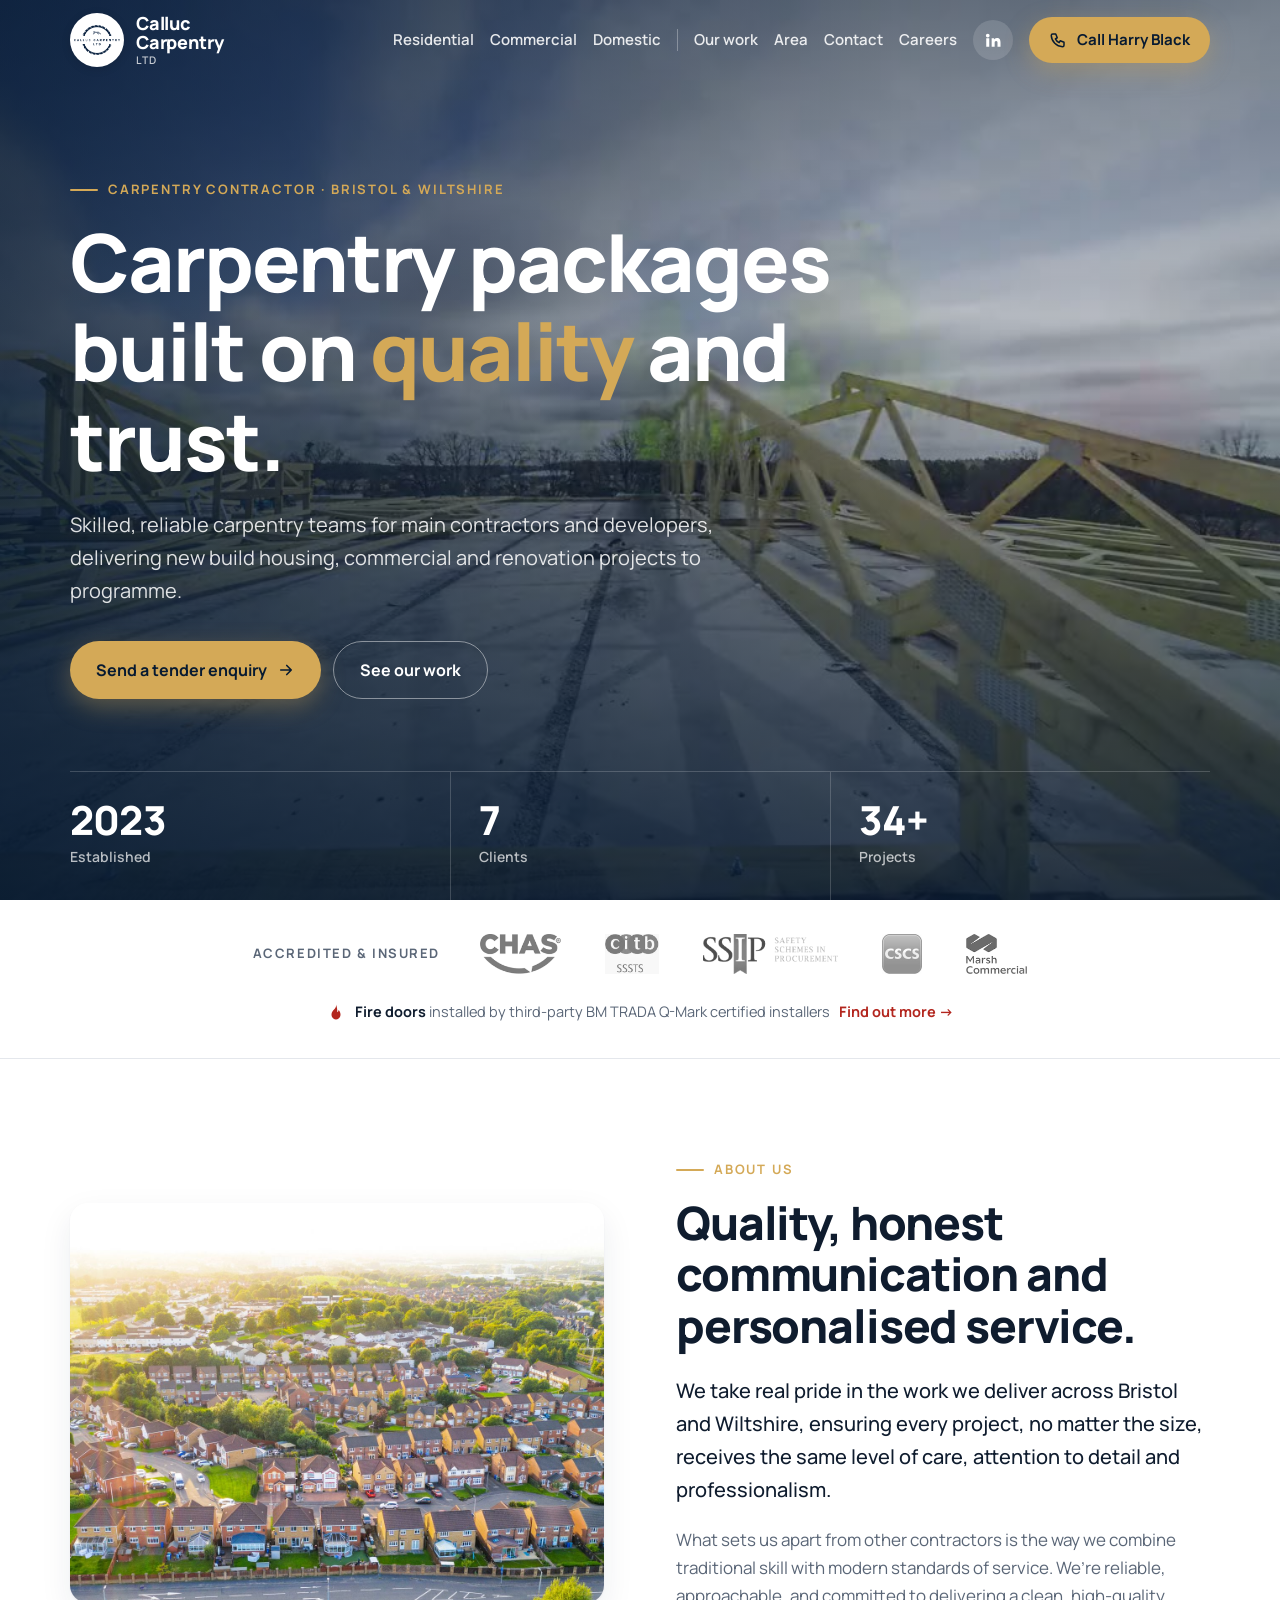
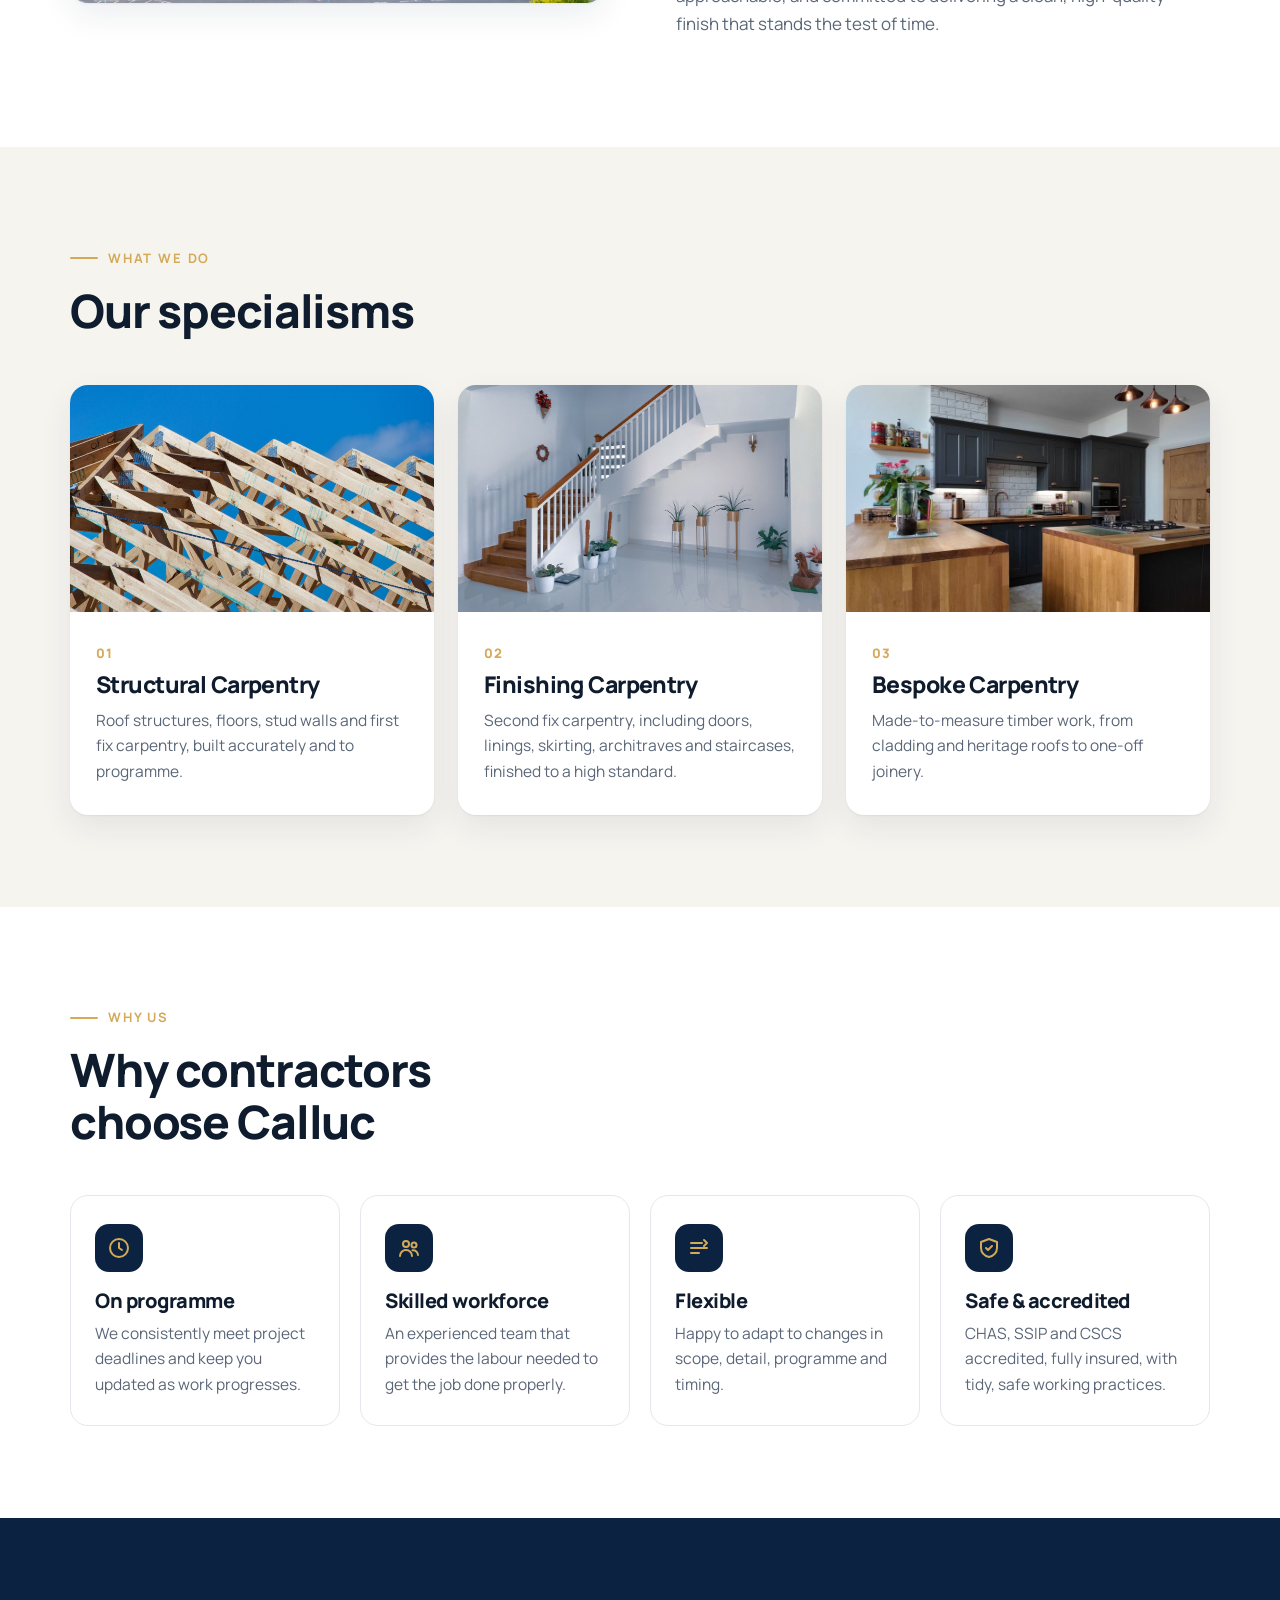
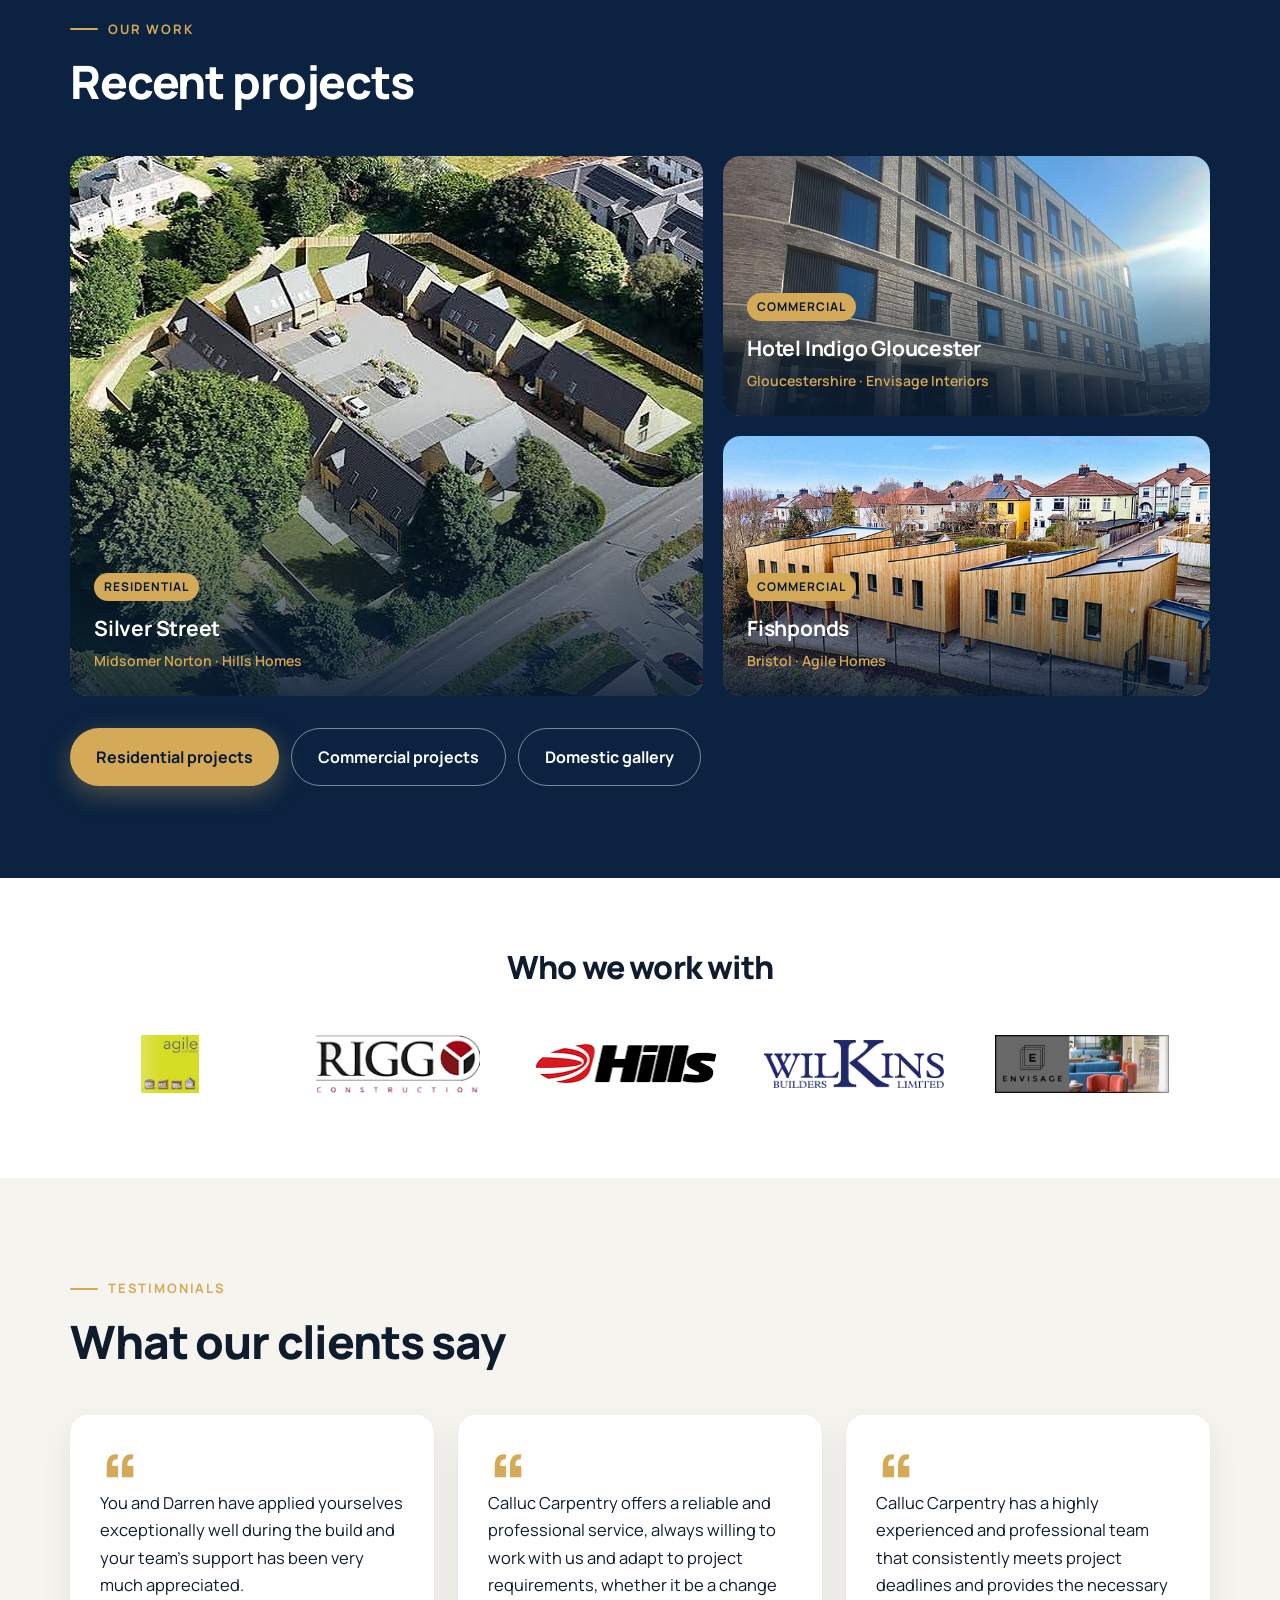
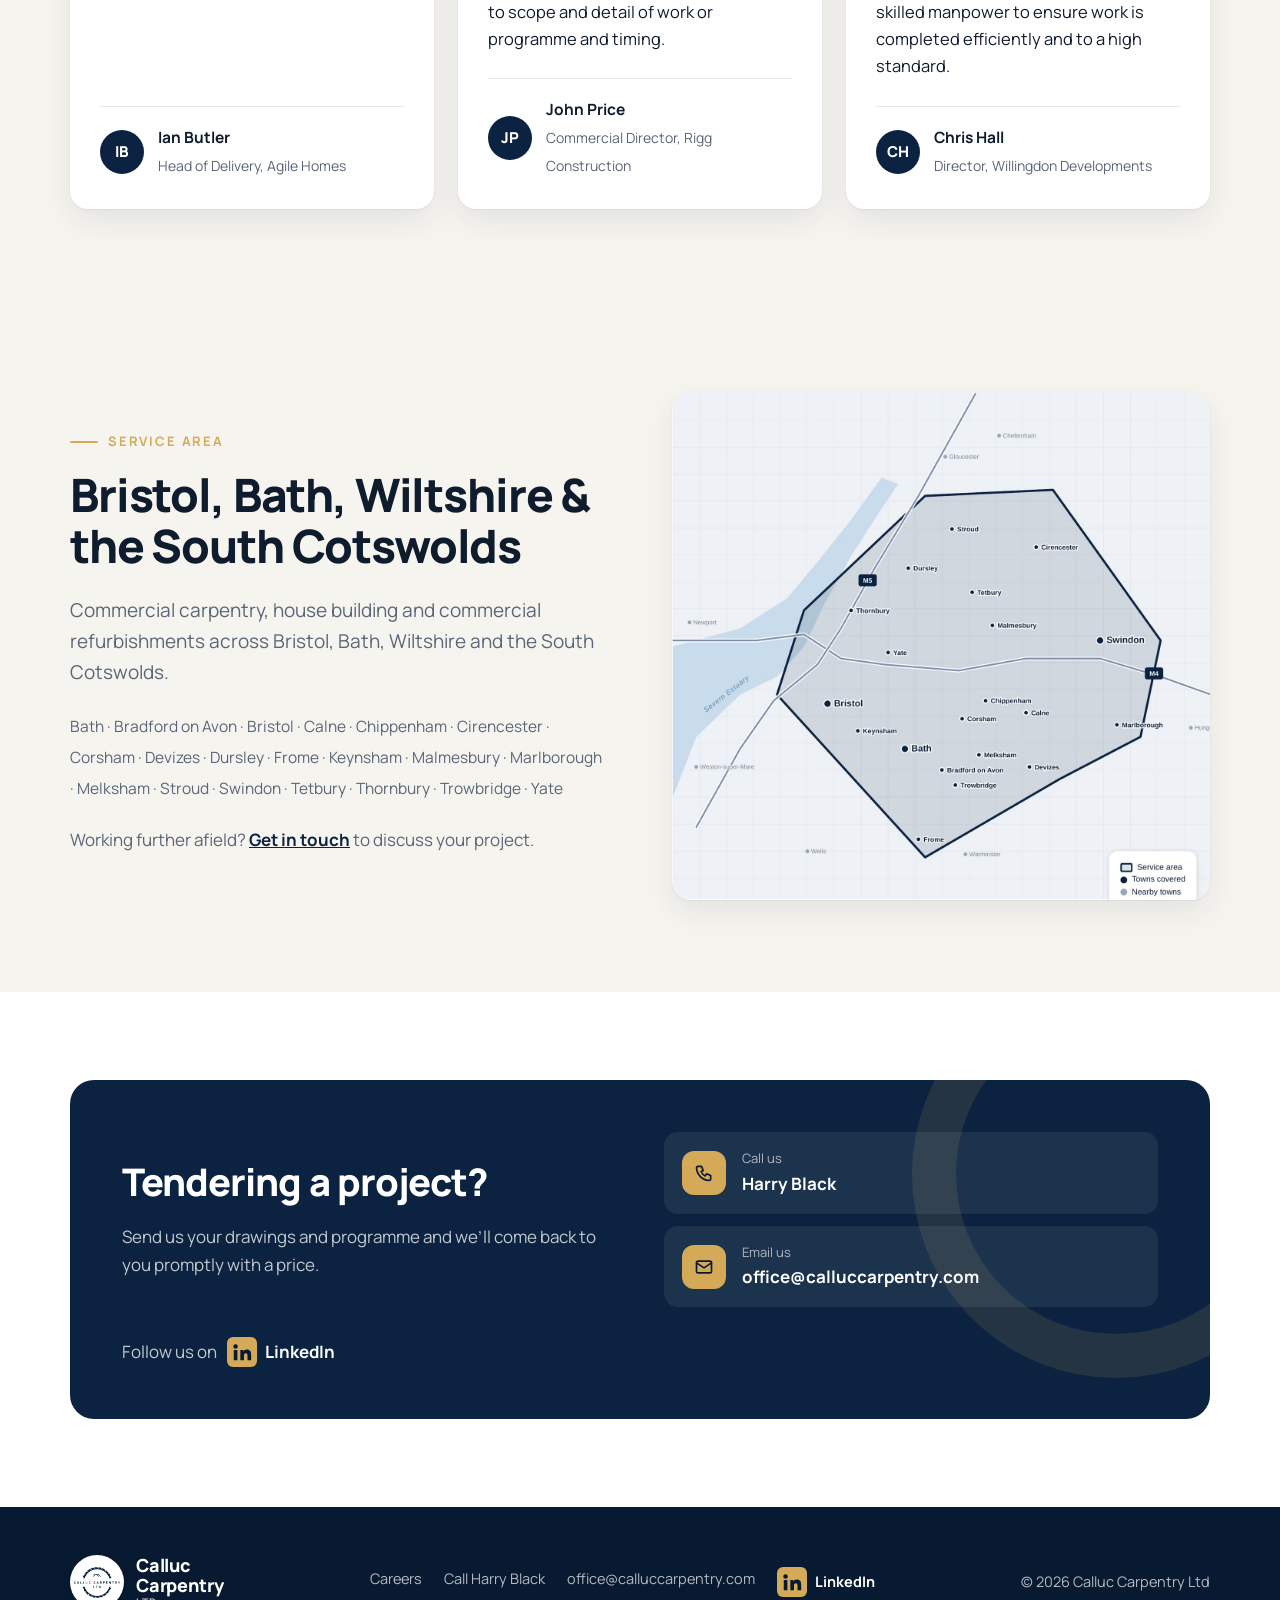
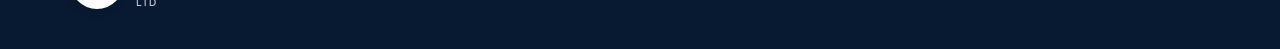
==== index.html @ b3b7c11f "Draft: Google business details, photo descriptions, location in main heading No visible design chang" ====
<!doctype html>
<html lang="en-GB">
<head>
  <meta charset="utf-8">
  <meta name="viewport" content="width=device-width, initial-scale=1">
  <title>Calluc Carpentry Ltd | Carpentry Contractor, Bristol &amp; Wiltshire</title>
  <meta name="description" content="Calluc Carpentry Ltd is a carpentry contractor specialising in new build homes, commercial carpentry and renovations across Bristol and Wiltshire.">
  <link rel="canonical" href="https://www.calluccarpentry.com/">
  <meta property="og:url" content="https://www.calluccarpentry.com/">
  <meta name="theme-color" content="#0b2341">
  <meta property="og:title" content="Calluc Carpentry Ltd | Carpentry Contractor, Bristol &amp; Wiltshire">
  <meta property="og:description" content="Carpentry contractor for new build homes, commercial carpentry and renovations across Bristol and Wiltshire.">
  <meta property="og:type" content="website">
  <meta property="og:image" content="https://www.calluccarpentry.com/icons/icon-512.png">
  <link rel="icon" href="icons/favicon-32.png" sizes="32x32" type="image/png">
  <link rel="icon" href="icons/icon-192.png" sizes="192x192" type="image/png">
  <link rel="apple-touch-icon" href="icons/apple-touch-icon.png">
  <link rel="preconnect" href="https://fonts.googleapis.com">
  <link rel="preconnect" href="https://fonts.gstatic.com" crossorigin>
  <link href="https://fonts.googleapis.com/css2?family=Manrope:wght@400;500;600;700;800&display=swap" rel="stylesheet">
  <link rel="preload" as="image" href="img/hero.jpg">
  <link rel="stylesheet" href="site.css?v=20261114f">
  <script type="application/ld+json">
{
 "@context": "https://schema.org",
 "@type": [
  "GeneralContractor",
  "LocalBusiness"
 ],
 "@id": "https://www.calluccarpentry.com/#business",
 "name": "Calluc Carpentry Ltd",
 "url": "https://www.calluccarpentry.com/",
 "email": "office@calluccarpentry.com",
 "logo": "https://www.calluccarpentry.com/icons/icon-512.png",
 "image": "https://www.calluccarpentry.com/img/gallery-trusses.jpg",
 "description": "Carpentry contractor providing structural, finishing and bespoke carpentry for housebuilders, main contractors and homeowners across Bristol, Bath, Wiltshire and the South Cotswolds.",
 "foundingDate": "2023",
 "sameAs": [
  "https://www.linkedin.com/company/calluc-carpentry-ltd/"
 ],
 "areaServed": [
  {
   "@type": "City",
   "name": "Bristol"
  },
  {
   "@type": "City",
   "name": "Bath"
  },
  {
   "@type": "AdministrativeArea",
   "name": "Wiltshire"
  },
  {
   "@type": "Place",
   "name": "South Cotswolds"
  }
 ],
 "knowsAbout": [
  "Structural carpentry",
  "Finishing carpentry",
  "Bespoke carpentry",
  "First fix carpentry",
  "Second fix carpentry",
  "New build housing carpentry",
  "Commercial carpentry",
  "Renovations"
 ]
}
  </script>
</head>
<body>

  <header class="site-header" id="header">
    <div class="wrap">
      <a class="brand" href="index.html" aria-label="Calluc Carpentry Ltd, home">
        <span class="brand-badge"><img src="img/logo.png" alt="Calluc Carpentry logo"></span>
        <span class="brand-name brand-stack">Calluc<br>Carpentry<small>Ltd</small></span>
      </a>
      <a class="call-mini" href="tel:+447810303994" aria-label="Call Harry Black"><svg viewBox="0 0 24 24" fill="none" stroke="currentColor" stroke-width="2" stroke-linecap="round" stroke-linejoin="round"><path d="M5 4h4l2 5-2.5 1.5a11 11 0 0 0 5 5L15 13l5 2v4a2 2 0 0 1-2 2A16 16 0 0 1 3 6a2 2 0 0 1 2-2"/></svg></a>
      <button class="menu-btn" id="menuBtn" aria-label="Open menu" aria-expanded="false" aria-controls="nav">
        <svg width="26" height="26" viewBox="0 0 24 24" fill="none" stroke="currentColor" stroke-width="2" stroke-linecap="round"><path d="M4 7h16M4 12h16M4 17h16"/></svg>
      </button>
      <nav class="nav" id="nav" aria-label="Main">
        <a class="link tab" href="residential.html">Residential</a>
        <a class="link tab" href="commercial.html">Commercial</a>
        <a class="link tab" href="domestic.html">Domestic</a>
        <span class="sep" aria-hidden="true"></span>
        <a class="link" href="#work">Our work</a>
        <a class="link" href="#area">Area</a>
        <a class="link" href="#contact">Contact</a>
        <a class="link" href="careers.html">Careers</a>
        <a class="nav-social" href="https://www.linkedin.com/company/calluc-carpentry-ltd/" target="_blank" rel="noopener" aria-label="Calluc Carpentry on LinkedIn"><svg viewBox="0 0 24 24" fill="currentColor" aria-hidden="true"><path d="M4.98 3.5a2.5 2.5 0 1 1 0 5 2.5 2.5 0 0 1 0-5zM3 9.75h4V21H3V9.75zM9.5 9.75h3.8v1.6h.06c.53-.95 1.83-1.95 3.76-1.95 4.02 0 4.88 2.5 4.88 5.96V21h-4v-5.02c0-1.2-.02-2.74-1.76-2.74-1.76 0-2.03 1.3-2.03 2.65V21h-4V9.75z"/></svg><span>LinkedIn</span></a>
        <a class="btn btn-gold" href="tel:+447810303994"><svg viewBox="0 0 24 24" fill="none" stroke="currentColor" stroke-width="2" stroke-linecap="round" stroke-linejoin="round"><path d="M5 4h4l2 5-2.5 1.5a11 11 0 0 0 5 5L15 13l5 2v4a2 2 0 0 1-2 2A16 16 0 0 1 3 6a2 2 0 0 1 2-2"/></svg>Call Harry Black</a>
      </nav>
    </div>
  </header>

  <main id="top">
    <section class="hero" aria-label="Introduction">
      <video autoplay muted loop playsinline preload="metadata" poster="img/hero.jpg" aria-hidden="true" id="heroVideo">
        <source src="img/hero.mp4" type="video/mp4">
      </video>
      <div class="wrap">
        <h1 class="h1-wrap"><span class="eyebrow">Carpentry contractor · Bristol &amp; Wiltshire</span><span class="h1-main">Carpentry packages built on <em>quality</em> and trust.</span></h1>
        <p>Skilled, reliable carpentry teams for main contractors and developers, delivering new build housing, commercial and renovation projects to programme.</p>
        <div class="hero-actions">
          <a class="btn btn-gold" href="mailto:office@calluccarpentry.com?subject=Tender%20enquiry">Send a tender enquiry
            <svg viewBox="0 0 24 24" fill="none" stroke="currentColor" stroke-width="2.2" stroke-linecap="round" stroke-linejoin="round"><path d="M5 12h14M13 6l6 6-6 6"/></svg></a>
          <a class="btn btn-outline" href="#work">See our work</a>
        </div>
        <div class="stats">
          <div class="stat"><b>2023</b><span>Established</span></div>
          <div class="stat"><b>7</b><span>Clients</span></div>
          <div class="stat"><b>34+</b><span>Projects</span></div>
        </div>
      </div>
    </section>

    <div class="accred" aria-label="Accreditations">
      <div class="wrap">
        <span class="accred-label">Accredited &amp; insured</span>
        <div class="accred-logos">
          <img src="img/logo-chas.png" alt="CHAS" loading="lazy">
          <img src="img/logo-citb.png" alt="CITB SSSTS" loading="lazy">
          <img src="img/logo-ssip.png" alt="SSIP" loading="lazy">
          <img src="img/logo-cscs.png" alt="CSCS" loading="lazy">
          <img src="img/logo-marsh.png" alt="Marsh Commercial" loading="lazy">
        </div>
        <a class="fire-note" href="commercial.html#fire-doors"><svg width="18" height="18" style="color:#b3261e;flex:none" viewBox="0 0 24 24" fill="currentColor" aria-hidden="true"><path d="M12 2c.6 3.2-1 5-2.6 6.800C7.700 10.600 6 12.500 6 15.200 6 18.900 8.700 22 12 22s6-3.100 6-6.800c0-2.300-1.100-4.300-2.400-5.900-.3 1.500-1 2.500-2.100 3.100.5-3.300-.2-7.300-1.500-10.400z"/></svg><span><b>Fire doors</b> installed by third-party BM TRADA Q-Mark certified installers <em>Find out more →</em></span></a>
      </div>
    </div>

    <section id="about">
      <div class="wrap about-grid">
        <div class="about-media reveal">
          <img src="img/aerial.jpg" alt="Aerial view of a new build housing development" loading="lazy">
        </div>
        <div class="about-text reveal">
          <span class="eyebrow">About us</span>
          <h2>Quality, honest communication and personalised service.</h2>
          <p class="big">We take real pride in the work we deliver across Bristol and Wiltshire, ensuring every project, no matter the size, receives the same level of care, attention to detail and professionalism.</p>
          <p>What sets us apart from other contractors is the way we combine traditional skill with modern standards of service. We’re reliable, approachable, and committed to delivering a clean, high-quality finish that stands the test of time.</p>
        </div>
      </div>
    </section>

    <section id="services" class="services">
      <div class="wrap">
        <div class="head-row reveal">
          <div><span class="eyebrow">What we do</span><h2>Our specialisms</h2></div>
        </div>
        <div class="cards">
          <article class="card reveal">
            <div class="card-img"><img src="img/structural-roof.jpg" alt="Timber roof trusses against a blue sky" loading="lazy"></div>
            <div class="card-body"><span class="card-num">01</span><h3>Structural Carpentry</h3><p>Roof structures, floors, stud walls and first fix carpentry, built accurately and to programme.</p></div>
          </article>
          <article class="card reveal">
            <div class="card-img"><img src="img/finishing-stairs.jpg" alt="Timber staircase with oak handrail and white spindles" loading="lazy"></div>
            <div class="card-body"><span class="card-num">02</span><h3>Finishing Carpentry</h3><p>Second fix carpentry, including doors, linings, skirting, architraves and staircases, finished to a high standard.</p></div>
          </article>
          <article class="card reveal">
            <div class="card-img"><img src="img/renovation.jpg" alt="Bespoke fitted kitchen with timber worktops" loading="lazy"></div>
            <div class="card-body"><span class="card-num">03</span><h3>Bespoke Carpentry</h3><p>Made-to-measure timber work, from cladding and heritage roofs to one-off joinery.</p></div>
          </article>
        </div>

      </div>
    </section>

    <section id="why" class="why">
      <div class="wrap">
        <div class="head-row reveal">
          <div><span class="eyebrow">Why us</span><h2>Why contractors choose Calluc</h2></div>
        </div>
        <div class="why-grid">
          <div class="why-item reveal"><span class="why-ico"><svg viewBox="0 0 24 24" fill="none" stroke="currentColor" stroke-width="2" stroke-linecap="round" stroke-linejoin="round"><circle cx="12" cy="12" r="9"/><path d="M12 7v5l3 2"/></svg></span><h3>On programme</h3><p>We consistently meet project deadlines and keep you updated as work progresses.</p></div>
          <div class="why-item reveal"><span class="why-ico"><svg viewBox="0 0 24 24" fill="none" stroke="currentColor" stroke-width="2" stroke-linecap="round" stroke-linejoin="round"><circle cx="9" cy="8" r="3"/><path d="M3 20a6 6 0 0 1 12 0"/><circle cx="17" cy="9" r="2.5"/><path d="M15.5 14.2A5 5 0 0 1 21 19"/></svg></span><h3>Skilled workforce</h3><p>An experienced team that provides the labour needed to get the job done properly.</p></div>
          <div class="why-item reveal"><span class="why-ico"><svg viewBox="0 0 24 24" fill="none" stroke="currentColor" stroke-width="2" stroke-linecap="round" stroke-linejoin="round"><path d="M4 7h11M4 12h16M4 17h8"/><path d="m17 4 3 3-3 3"/></svg></span><h3>Flexible</h3><p>Happy to adapt to changes in scope, detail, programme and timing.</p></div>
          <div class="why-item reveal"><span class="why-ico"><svg viewBox="0 0 24 24" fill="none" stroke="currentColor" stroke-width="2" stroke-linecap="round" stroke-linejoin="round"><path d="M12 3 4 6v6c0 4.5 3.4 8.2 8 9 4.6-.8 8-4.5 8-9V6z"/><path d="m9 12 2 2 4-4"/></svg></span><h3>Safe &amp; accredited</h3><p>CHAS, SSIP and CSCS accredited, fully insured, with tidy, safe working practices.</p></div>
        </div>
      </div>
    </section>

    <section id="work" class="work">
      <div class="wrap">
        <div class="head-row reveal">
          <div><span class="eyebrow">Our work</span><h2>Recent projects</h2></div>
        </div>
        <div class="projects">
          <figure class="project reveal"><img src="img/proj-silver-street-wide.jpg" alt="Silver Street, Midsomer Norton" loading="lazy"><figcaption><em class="tag">Residential</em><b>Silver Street</b><span>Midsomer Norton · Hills Homes</span></figcaption></figure>
          <figure class="project reveal"><img src="img/proj-envisage-hotel-new.jpg" alt="Hotel Indigo Gloucester" loading="lazy"><figcaption><em class="tag">Commercial</em><b>Hotel Indigo Gloucester</b><span>Gloucestershire · Envisage Interiors</span></figcaption></figure>
          <figure class="project reveal"><img src="img/proj-fishponds-wide.jpg" alt="Fishponds, Bristol" loading="lazy"><figcaption><em class="tag">Commercial</em><b>Fishponds</b><span>Bristol · Agile Homes</span></figcaption></figure>
        </div>
        <div class="more-links reveal"><a class="btn btn-gold" href="residential.html#work">Residential projects</a><a class="btn btn-outline" href="commercial.html#work">Commercial projects</a><a class="btn btn-outline" href="domestic.html#gallery">Domestic gallery</a></div>
      </div>
    </section>

    <section class="clients" aria-labelledby="clients-h">
      <div class="wrap">
        <h2 id="clients-h" class="reveal">Who we work with</h2>
        <div class="client-marquee reveal">
          <div class="client-track">
            <div class="client"><img src="img/logo-agile.png" alt="Agile Homes"></div>
            <div class="client"><img src="img/logo-rigg.png" alt="Rigg Construction"></div>
            <div class="client"><img src="img/logo-hills.png" alt="Hills"></div>
            <div class="client"><img src="img/logo-wilkins.png" alt="Wilkins Builders"></div>
            <div class="client"><img src="img/logo-envisage.png" alt="Envisage"></div>
            <div class="client"><img src="img/logo-laburnum.png" alt="Laburnum Associates"></div>
            <div class="client"><img src="img/logo-steeledavis.png" alt="SteeleDavis"></div>
            <div class="client" aria-hidden="true"><img src="img/logo-agile.png" alt=""></div>
            <div class="client" aria-hidden="true"><img src="img/logo-rigg.png" alt=""></div>
            <div class="client" aria-hidden="true"><img src="img/logo-hills.png" alt=""></div>
            <div class="client" aria-hidden="true"><img src="img/logo-wilkins.png" alt=""></div>
            <div class="client" aria-hidden="true"><img src="img/logo-envisage.png" alt=""></div>
            <div class="client" aria-hidden="true"><img src="img/logo-laburnum.png" alt=""></div>
            <div class="client" aria-hidden="true"><img src="img/logo-steeledavis.png" alt=""></div>
          </div>
        </div>
      </div>
    </section>

    <section id="testimonials" class="testimonials">
      <div class="wrap">
        <div class="head-row reveal">
          <div><span class="eyebrow">Testimonials</span><h2>What our clients say</h2></div>
        </div>
        <div class="quotes">
          <figure class="quote reveal">
            <blockquote>You and Darren have applied yourselves exceptionally well during the build and your team’s support has been very much appreciated.</blockquote>
            <figcaption><span class="avatar">IB</span><div><b>Ian Butler</b><span>Head of Delivery, Agile Homes</span></div></figcaption>
          </figure>
          <figure class="quote reveal">
            <blockquote>Calluc Carpentry offers a reliable and professional service, always willing to work with us and adapt to project requirements, whether it be a change to scope and detail of work or programme and timing.</blockquote>
            <figcaption><span class="avatar">JP</span><div><b>John Price</b><span>Commercial Director, Rigg Construction</span></div></figcaption>
          </figure>
          <figure class="quote reveal">
            <blockquote>Calluc Carpentry has a highly experienced and professional team that consistently meets project deadlines and provides the necessary skilled manpower to ensure work is completed efficiently and to a high standard.</blockquote>
            <figcaption><span class="avatar">CH</span><div><b>Chris Hall</b><span>Director, Willingdon Developments</span></div></figcaption>
          </figure>
        </div>
      </div>
    </section>

    <section id="area" class="area">
      <div class="wrap area-grid">
        <div class="reveal">
          <span class="eyebrow">Service area</span>
          <h2>Bristol, Bath, Wiltshire &amp; the South Cotswolds</h2>
          <p class="lead">Commercial carpentry, house building and commercial refurbishments across Bristol, Bath, Wiltshire and the South Cotswolds.</p>
          <p class="town-line">Bath · Bradford on Avon · Bristol · Calne · Chippenham · Cirencester · Corsham · Devizes · Dursley · Frome · Keynsham · Malmesbury · Marlborough · Melksham · Stroud · Swindon · Tetbury · Thornbury · Trowbridge · Yate</p>
          <p class="afield">Working further afield? <a href="#contact">Get in touch</a> to discuss your project.</p>
        </div>
        <figure class="area-map reveal">
          <img src="img/service-area-map.jpg" alt="Map of the Calluc Carpentry service area, covering Bristol, Bath, Swindon, Stroud, Cirencester, Chippenham, Trowbridge, Frome and the towns in between" loading="lazy" width="1400" height="1320">
        </figure>
      </div>
    </section>

    <section id="contact" class="contact">
      <div class="wrap">
        <div class="contact-card contact-wide reveal">
          <h3>Tendering a project?</h3>
          <p>Send us your drawings and programme and we’ll come back to you promptly with a price.</p>
          <ul class="contact-list">
            <li><a href="tel:+447810303994"><span class="ico"><svg viewBox="0 0 24 24" fill="none" stroke="currentColor" stroke-width="2" stroke-linecap="round" stroke-linejoin="round"><path d="M5 4h4l2 5-2.5 1.5a11 11 0 0 0 5 5L15 13l5 2v4a2 2 0 0 1-2 2A16 16 0 0 1 3 6a2 2 0 0 1 2-2"/></svg></span><span><small>Call us</small><b>Harry Black</b></span></a></li>
            <li><a href="mailto:office@calluccarpentry.com?subject=Tender%20enquiry"><span class="ico"><svg viewBox="0 0 24 24" fill="none" stroke="currentColor" stroke-width="2" stroke-linecap="round" stroke-linejoin="round"><rect x="3" y="5" width="18" height="14" rx="2"/><path d="m3 7 9 6 9-6"/></svg></span><span><small>Email us</small><b>office@calluccarpentry.com</b></span></a></li>
          </ul>
          <p class="follow">Follow us on <a class="social" href="https://www.linkedin.com/company/calluc-carpentry-ltd/" target="_blank" rel="noopener" aria-label="Calluc Carpentry on LinkedIn"><svg viewBox="0 0 24 24" fill="currentColor" aria-hidden="true"><path d="M4.98 3.5a2.5 2.5 0 1 1 0 5 2.5 2.5 0 0 1 0-5zM3 9.75h4V21H3V9.75zM9.5 9.75h3.8v1.6h.06c.53-.95 1.83-1.95 3.76-1.95 4.02 0 4.88 2.5 4.88 5.96V21h-4v-5.02c0-1.2-.02-2.74-1.76-2.74-1.76 0-2.03 1.3-2.03 2.65V21h-4V9.75z"/></svg><span>LinkedIn</span></a></p>
        </div>
      </div>
    </section>
  </main>

  <footer>
    <div class="wrap">
      <a class="brand" href="#top"><span class="brand-badge"><img src="img/logo.png" alt="Calluc Carpentry logo"></span><span class="brand-name brand-stack">Calluc<br>Carpentry<small>Ltd</small></span></a>
      <div class="foot-links">
        <a href="careers.html">Careers</a>
        <a href="tel:+447810303994">Call Harry Black</a>
        <a href="mailto:office@calluccarpentry.com">office@calluccarpentry.com</a>
        <a class="social" href="https://www.linkedin.com/company/calluc-carpentry-ltd/" target="_blank" rel="noopener" aria-label="Calluc Carpentry on LinkedIn"><svg viewBox="0 0 24 24" fill="currentColor" aria-hidden="true"><path d="M4.98 3.5a2.5 2.5 0 1 1 0 5 2.5 2.5 0 0 1 0-5zM3 9.75h4V21H3V9.75zM9.5 9.75h3.8v1.6h.06c.53-.95 1.83-1.95 3.76-1.95 4.02 0 4.88 2.5 4.88 5.96V21h-4v-5.02c0-1.2-.02-2.74-1.76-2.74-1.76 0-2.03 1.3-2.03 2.65V21h-4V9.75z"/></svg><span>LinkedIn</span></a>
      </div>
      <span>© <span id="yr">2026</span> Calluc Carpentry Ltd</span>
    </div>
  </footer>

  <div class="mobile-bar" id="mobileBar">
    <a class="btn btn-gold" href="tel:+447810303994">Call Harry</a>
    <a class="btn btn-navy" href="mailto:office@calluccarpentry.com?subject=Project%20enquiry">Email us</a>
  </div>

  <script src="site.js?v=20261114f"></script>
</body>
</html>
---- site.css ----
:root {
  --navy: #0b2341;
  --navy-2: #12325a;
  --navy-deep: #071a31;
  --gold: #d4a957;
  --gold-soft: #f3e6cc;
  --ink: #0f1c2e;
  --muted: #5a6677;
  --line: #e4e7ec;
  --bg: #ffffff;
  --bg-soft: #f6f4ef;
  --radius: 18px;
  --wrap: 1180px;
  --shadow: 0 1px 2px rgba(11,35,65,.06), 0 12px 32px rgba(11,35,65,.08);
}
* { box-sizing: border-box; }
html { scroll-behavior: smooth; scroll-padding-top: 84px; }
body {
  margin: 0; background: var(--bg); color: var(--ink);
  font: 17px/1.65 Manrope, system-ui, -apple-system, "Segoe UI", Roboto, sans-serif;
  -webkit-font-smoothing: antialiased;
}
img, video { max-width: 100%; display: block; }
a { color: inherit; }
h1, h2, h3 { line-height: 1.12; letter-spacing: -.025em; margin: 0 0 .5em; font-weight: 800; }
h2 { font-size: clamp(30px, 4.2vw, 46px); }
p { margin: 0 0 1em; }
.wrap { max-width: var(--wrap); margin: 0 auto; padding: 0 20px; }
.eyebrow { display: inline-flex; align-items: center; gap: 10px; font-size: 13px; font-weight: 700; letter-spacing: .14em; text-transform: uppercase; color: var(--gold); margin-bottom: 16px; }
.eyebrow::before { content: ""; width: 28px; height: 2px; background: currentColor; border-radius: 2px; }
section { padding: 104px 0; }
.lead { font-size: 19px; color: var(--muted); max-width: 60ch; }

.btn { display: inline-flex; align-items: center; gap: 10px; padding: 15px 26px; border-radius: 999px; font-weight: 700; font-size: 16px; text-decoration: none; transition: transform .15s ease, background .15s ease, box-shadow .15s ease; white-space: nowrap; }
.btn:hover { transform: translateY(-2px); }
.btn-gold { background: var(--gold); color: var(--navy-deep); box-shadow: 0 8px 24px rgba(212,169,87,.35); }
.btn-gold:hover { background: #e0b766; }
.btn-outline { color: #fff; border: 1.5px solid rgba(255,255,255,.45); }
.btn-outline:hover { background: rgba(255,255,255,.1); }
.btn-navy { background: var(--navy); color: #fff; }
.btn-navy:hover { background: var(--navy-2); }
.btn svg { width: 18px; height: 18px; flex: none; }

/* Header */
.site-header { position: fixed; inset: 0 0 auto; z-index: 50; transition: background .25s ease, box-shadow .25s ease; }
.site-header .wrap { display: flex; align-items: center; justify-content: space-between; gap: 20px; height: 80px; }
.brand { display: flex; align-items: center; gap: 12px; text-decoration: none; }
.brand-badge { width: 54px; height: 54px; border-radius: 50%; background: #fff; display: grid; place-items: center; box-shadow: 0 2px 10px rgba(0,0,0,.12); flex: none; }
.brand-badge img { width: 46px; }
.brand-name { font-weight: 800; font-size: 18px; letter-spacing: -.01em; color: #fff; line-height: 1.1; transition: color .25s; }
.brand-name small { display: block; font-size: 12px; font-weight: 600; letter-spacing: .08em; text-transform: uppercase; opacity: .75; }
.nav { display: flex; align-items: center; gap: 30px; }
.nav a.link { color: rgba(255,255,255,.88); text-decoration: none; font-weight: 600; font-size: 15px; transition: color .2s; }
.nav a.link:hover { color: var(--gold); }
.nav .btn { padding: 11px 20px; font-size: 15px; }
.site-header.scrolled { background: rgba(255,255,255,.96); backdrop-filter: blur(10px); box-shadow: 0 1px 0 var(--line), 0 6px 24px rgba(11,35,65,.06); }
.site-header.scrolled .brand-name { color: var(--navy); }
.site-header.scrolled .nav a.link { color: var(--ink); }
.site-header.scrolled .nav a.link:hover { color: var(--gold); }
.site-header.scrolled .brand-badge { box-shadow: none; border: 1px solid var(--line); }
.menu-btn { display: none; background: none; border: 0; padding: 8px; color: #fff; cursor: pointer; }
.site-header.scrolled .menu-btn { color: var(--navy); }
.call-mini { display: none; }
@media (max-width: 1120px) {
  .nav { position: fixed; inset: 80px 0 auto; flex-direction: column; align-items: stretch; gap: 0; background: #fff; padding: 8px 20px 24px; box-shadow: 0 20px 40px rgba(11,35,65,.15); transform: translateY(-12px); opacity: 0; pointer-events: none; transition: .2s ease; }
  .nav.open { transform: none; opacity: 1; pointer-events: auto; }
  .nav a.link { color: var(--ink) !important; padding: 14px 0; border-bottom: 1px solid var(--line); font-size: 17px; }
  .nav .btn { margin-top: 16px; justify-content: center; }
  .menu-btn { display: block; }
  .call-mini { display: grid; place-items: center; width: 44px; height: 44px; border-radius: 50%; background: var(--gold); color: var(--navy-deep); margin-left: auto; }
  .call-mini svg { width: 20px; height: 20px; }
  .site-header .wrap { gap: 10px; }
}

/* Hero */
.hero { position: relative; min-height: 100svh; display: flex; flex-direction: column; justify-content: flex-end; color: #fff; padding: 140px 0 0; overflow: hidden; background: var(--navy-deep) url(img/hero.jpg) center/cover; }
.hero video { position: absolute; inset: 0; width: 100%; height: 100%; object-fit: cover; }
.hero::after { content: ""; position: absolute; inset: 0; background:
  linear-gradient(180deg, rgba(7,26,49,.55) 0%, rgba(7,26,49,.25) 35%, rgba(7,26,49,.85) 100%),
  linear-gradient(90deg, rgba(7,26,49,.75) 0%, rgba(7,26,49,0) 70%); }
.hero .wrap { position: relative; z-index: 1; width: 100%; }
.hero h1 { font-size: clamp(40px, 6.6vw, 80px); max-width: 15ch; margin-bottom: 22px; }
.hero h1 em { font-style: normal; color: var(--gold); }
.hero p { font-size: clamp(17px, 1.6vw, 20px); color: rgba(255,255,255,.86); max-width: 54ch; }
.hero-actions { display: flex; flex-wrap: wrap; gap: 12px; margin: 34px 0 72px; }
.stats { display: grid; grid-template-columns: repeat(3, 1fr); border-top: 1px solid rgba(255,255,255,.18); }
.stat { padding: 26px 0 30px; }
.stat + .stat { padding-left: 28px; border-left: 1px solid rgba(255,255,255,.18); }
.stat b { display: block; font-size: clamp(28px, 3.6vw, 40px); font-weight: 800; letter-spacing: -.02em; color: #fff; line-height: 1.1; }
.stat span { font-size: 14px; color: rgba(255,255,255,.7); font-weight: 600; }
@media (max-width: 560px) { .stat + .stat { padding-left: 14px; } .hero-actions .btn { flex: 1 1 100%; justify-content: center; } }

/* Accreditations */
.accred { padding: 34px 0; border-bottom: 1px solid var(--line); }
.accred .wrap { display: flex; align-items: center; gap: 40px; flex-wrap: wrap; justify-content: center; }
.accred-label { font-size: 13px; font-weight: 700; letter-spacing: .12em; text-transform: uppercase; color: var(--muted); }
.accred-logos { display: flex; align-items: center; gap: 44px; flex-wrap: wrap; justify-content: center; }
.accred-logos img { height: 40px; width: auto; object-fit: contain; filter: grayscale(1); opacity: .7; transition: .2s; }
.accred-logos img:hover { filter: none; opacity: 1; }
@media (max-width: 560px) { .accred-logos { gap: 26px; } .accred-logos img { height: 32px; } }

/* About */
.about-grid { display: grid; grid-template-columns: 1fr 1fr; gap: 72px; align-items: center; }
.about-media { position: relative; }
.about-media img { border-radius: var(--radius); aspect-ratio: 4/5; object-fit: cover; object-position: 50% 85%; width: 100%; box-shadow: var(--shadow); }
.about-badge { position: absolute; right: -22px; bottom: 34px; background: var(--navy); color: #fff; border-radius: 16px; padding: 20px 24px; box-shadow: var(--shadow); max-width: 230px; }
.about-badge b { display: block; font-size: 15px; color: var(--gold); margin-bottom: 2px; }
.about-badge span { font-size: 14px; color: rgba(255,255,255,.8); line-height: 1.45; display: block; }
.about-text p { color: var(--muted); }
.about-text p.big { font-size: 20px; color: var(--ink); font-weight: 500; }
.values { list-style: none; padding: 0; margin: 28px 0 0; display: grid; gap: 14px; }
.values li { display: flex; gap: 14px; align-items: flex-start; }
.tick { width: 28px; height: 28px; flex: none; border-radius: 50%; background: var(--gold-soft); color: #9a7224; display: grid; place-items: center; margin-top: 1px; }
.tick svg { width: 15px; height: 15px; }
.values strong { display: block; font-size: 16px; }
.values span { color: var(--muted); font-size: 15px; }
@media (max-width: 900px) { .about-grid { grid-template-columns: 1fr; gap: 44px; } .about-media img { aspect-ratio: 4/3; } .about-badge { right: 14px; bottom: 14px; } }

/* Services */
.services { background: var(--bg-soft); }
.head-row { display: flex; justify-content: space-between; align-items: flex-end; gap: 24px; flex-wrap: wrap; margin-bottom: 48px; }
.head-row h2 { margin: 0; max-width: 16ch; }
.head-row p { color: var(--muted); max-width: 46ch; margin: 0; }
.cards { display: grid; grid-template-columns: repeat(3, 1fr); gap: 24px; }
.card { background: #fff; border-radius: var(--radius); overflow: hidden; box-shadow: var(--shadow); display: flex; flex-direction: column; transition: transform .2s ease; }
.card:hover { transform: translateY(-4px); }
.card-img { aspect-ratio: 16/10; overflow: hidden; }
.card-img img { width: 100%; height: 100%; object-fit: cover; transition: transform .5s ease; }
.card:hover .card-img img { transform: scale(1.05); }
.card-body { padding: 26px 26px 30px; }
.card-num { font-size: 13px; font-weight: 800; color: var(--gold); letter-spacing: .1em; }
.card h3 { font-size: 23px; margin: 6px 0 10px; }
.card p { color: var(--muted); font-size: 15.5px; margin: 0; }
@media (max-width: 900px) { .cards { grid-template-columns: 1fr; } }

/* Work */
.work { background: var(--navy); color: #fff; }
.work .head-row p { color: rgba(255,255,255,.7); }
.projects { display: grid; grid-template-columns: 1.3fr 1fr; grid-template-rows: 1fr 1fr; gap: 20px; }
.project { position: relative; border-radius: var(--radius); overflow: hidden; min-height: 260px; }
.project:first-child { grid-row: span 2; min-height: 540px; }
.project img { position: absolute; inset: 0; width: 100%; height: 100%; object-fit: cover; transition: transform .6s ease; }
.project:hover img { transform: scale(1.04); }
.project::after { content: ""; position: absolute; inset: 0; background: linear-gradient(180deg, transparent 45%, rgba(7,26,49,.88)); }
.project figcaption { position: absolute; left: 24px; right: 24px; bottom: 22px; z-index: 1; }
.project figcaption b { display: block; font-size: 21px; letter-spacing: -.01em; }
.project figcaption span { font-size: 14px; color: var(--gold); font-weight: 600; }
figure { margin: 0; }
@media (max-width: 800px) { .projects { grid-template-columns: 1fr; grid-template-rows: none; } .project, .project:first-child { grid-row: auto; min-height: 280px; } }

/* Clients */
.clients { padding: 84px 0; }
.clients h2 { text-align: center; font-size: clamp(24px, 3vw, 32px); margin-bottom: 36px; }
.client-grid { display: grid; grid-template-columns: repeat(7, 1fr); gap: 16px; }
.client { border: 1px solid var(--line); border-radius: 14px; height: 104px; display: grid; place-items: center; padding: 18px; background: #fff; }
.client img { max-height: 58px; max-width: 100%; width: auto; object-fit: contain; }
@media (max-width: 1000px) { .client-grid { grid-template-columns: repeat(4, 1fr); } }
@media (max-width: 560px) { .client-grid { grid-template-columns: repeat(2, 1fr); } }

/* Testimonials */
.testimonials { background: var(--bg-soft); }
.quotes { display: grid; grid-template-columns: repeat(3, 1fr); gap: 24px; }
.quote { background: #fff; border-radius: var(--radius); padding: 34px 30px 30px; box-shadow: var(--shadow); display: flex; flex-direction: column; position: relative; }
.quote::before { content: "\201C"; font-size: 84px; line-height: .8; height: 40px; color: var(--gold); font-weight: 800; }
.quote blockquote { margin: 0 0 26px; font-size: 16.5px; line-height: 1.65; flex: 1; }
.quote figcaption { border-top: 1px solid var(--line); padding-top: 18px; display: flex; gap: 14px; align-items: center; }
.avatar { width: 44px; height: 44px; border-radius: 50%; background: var(--navy); color: #fff; display: grid; place-items: center; font-weight: 800; font-size: 15px; flex: none; }
.quote figcaption b { display: block; font-size: 15.5px; }
.quote figcaption div span { font-size: 14px; color: var(--muted); }
@media (max-width: 900px) { .quotes { grid-template-columns: 1fr; } }

/* Area + contact */
.area-grid { display: grid; grid-template-columns: 1fr 1fr; gap: 64px; align-items: center; }
.towns { display: flex; flex-wrap: wrap; gap: 10px; margin-top: 24px; }
.towns span { padding: 9px 16px; border-radius: 999px; background: var(--bg-soft); border: 1px solid var(--line); font-weight: 600; font-size: 15px; }
.contact-card { background: var(--navy); color: #fff; border-radius: 24px; padding: 44px 40px; position: relative; overflow: hidden; }
.contact-card::after { content: ""; position: absolute; width: 320px; height: 320px; right: -110px; top: -110px; border-radius: 50%; border: 44px solid rgba(212,169,87,.12); }
.contact-card h3 { font-size: 30px; margin-bottom: 10px; }
.contact-card > p { color: rgba(255,255,255,.75); }
.contact-list { list-style: none; padding: 0; margin: 26px 0 0; display: grid; gap: 12px; position: relative; z-index: 1; }
.contact-list a { display: flex; align-items: center; gap: 16px; padding: 16px 18px; border-radius: 14px; background: rgba(255,255,255,.07); text-decoration: none; transition: background .2s; }
.contact-list a:hover { background: rgba(255,255,255,.13); }
.contact-list .ico { width: 44px; height: 44px; border-radius: 12px; background: var(--gold); color: var(--navy-deep); display: grid; place-items: center; flex: none; }
.contact-list .ico svg { width: 20px; height: 20px; }
.contact-list small { display: block; font-size: 13px; color: rgba(255,255,255,.65); }
.contact-list b { font-size: 17px; word-break: break-word; }
@media (max-width: 900px) { .area-grid { grid-template-columns: 1fr; gap: 44px; } .contact-card { padding: 34px 22px; } }

.area { background: var(--bg-soft); }
.towns span { background: #fff; }
.afield { margin-top: 22px; color: var(--muted); }
.afield a { color: var(--navy); font-weight: 700; }
.area-map img { width: 100%; height: auto; border-radius: var(--radius); box-shadow: var(--shadow); background: #eef1f6; }
.contact { padding: 88px 0; }
.contact-wide { display: grid; grid-template-columns: 1fr 1fr; gap: 20px 48px; align-items: center; padding: 52px; }
.contact-wide > h3 { grid-column: 1; grid-row: 1; align-self: end; margin: 0; }
.contact-wide > p { grid-column: 1; grid-row: 2; align-self: start; margin: 0; }
.contact-wide .contact-list { margin: 0; grid-row: 1 / span 2; grid-column: 2; }
.contact-wide h3 { font-size: clamp(28px, 3.4vw, 38px); }
@media (max-width: 900px) { .contact-wide { grid-template-columns: 1fr; padding: 34px 22px; } .contact-wide > h3, .contact-wide > p, .contact-wide .contact-list { grid-column: auto; grid-row: auto; } .contact-wide .contact-list { margin-top: 8px; } }

/* Footer */
footer { background: var(--navy-deep); color: rgba(255,255,255,.7); padding: 48px 0 40px; font-size: 14.5px; }
footer .wrap { display: flex; flex-wrap: wrap; justify-content: space-between; align-items: center; gap: 20px; }
footer .brand-name { color: #fff; }
footer a { text-decoration: none; }
footer a:hover { color: var(--gold); }
.foot-links { display: flex; gap: 22px; flex-wrap: wrap; }

/* Sticky mobile call bar */
.mobile-bar { display: none; }
@media (max-width: 700px) {
  .mobile-bar { display: grid; grid-template-columns: 1fr 1fr; gap: 10px; position: fixed; left: 12px; right: 12px; bottom: 12px; z-index: 40; transform: translateY(140%); transition: transform .3s ease; }
  .mobile-bar.show { transform: none; }
  .mobile-bar .btn { justify-content: center; padding: 14px 10px; box-shadow: 0 10px 30px rgba(7,26,49,.3); }
  footer { padding-bottom: 100px; }
}

/* Why us */
.why-grid { display: grid; grid-template-columns: repeat(4, 1fr); gap: 20px; }
.why-item { border: 1px solid var(--line); border-radius: var(--radius); padding: 28px 24px; background: #fff; }
.why-ico { width: 48px; height: 48px; border-radius: 14px; background: var(--navy); color: var(--gold); display: grid; place-items: center; margin-bottom: 18px; }
.why-ico svg { width: 24px; height: 24px; }
.why-item h3 { font-size: 20px; margin-bottom: 8px; }
.why-item p { color: var(--muted); font-size: 15.5px; margin: 0; }
.steps { margin-top: 56px; display: grid; grid-template-columns: repeat(4, 1fr); background: var(--bg-soft); border-radius: var(--radius); overflow: hidden; }
.step { padding: 28px 26px; position: relative; }
.step + .step { border-left: 1px solid var(--line); }
.step b { font-size: 13px; color: var(--gold); letter-spacing: .1em; }
.step h3 { font-size: 18px; margin: 6px 0 4px; }
.step p { font-size: 15px; color: var(--muted); margin: 0; }
.project .tag { display: inline-block; font-style: normal; font-size: 12px; font-weight: 700; letter-spacing: .08em; text-transform: uppercase; background: var(--gold); color: var(--navy-deep); padding: 4px 10px; border-radius: 999px; margin-bottom: 10px; }
@media (max-width: 1000px) { .why-grid, .steps { grid-template-columns: repeat(2, 1fr); } .step:nth-child(3) { border-left: 0; } .step:nth-child(n+3) { border-top: 1px solid var(--line); } }
@media (max-width: 560px) { .why-grid, .steps { grid-template-columns: 1fr; } .step + .step { border-left: 0; border-top: 1px solid var(--line); } }

/* Reveal */
.reveal { opacity: 0; transform: translateY(24px); transition: opacity .7s ease, transform .7s ease; }
.reveal.in { opacity: 1; transform: none; }
@media (prefers-reduced-motion: reduce) { .reveal { opacity: 1; transform: none; transition: none; } html { scroll-behavior: auto; } }

/* Tabs + sector pages */
.nav a.link[aria-current="page"] { color: var(--gold); }
.nav .tab { font-weight: 700; }
.nav .sep { width: 1px; height: 22px; background: rgba(255,255,255,.3); }
.site-header.scrolled .nav .sep { background: var(--line); }
@media (max-width: 1120px) { .nav .sep { display: none; } }
.page-hero { position: relative; min-height: 72svh; display: flex; align-items: flex-end; color: #fff; padding: 150px 0 80px; background: var(--navy-deep) center/cover; }
.page-hero::after { content: ""; position: absolute; inset: 0; background: linear-gradient(180deg, rgba(7,26,49,.6), rgba(7,26,49,.35) 40%, rgba(7,26,49,.9)), linear-gradient(90deg, rgba(7,26,49,.75), rgba(7,26,49,0) 75%); }
.page-hero .wrap { position: relative; z-index: 1; width: 100%; }
.page-hero h1 { font-size: clamp(38px, 5.8vw, 68px); max-width: 16ch; margin-bottom: 18px; }
.page-hero h1 em { font-style: normal; color: var(--gold); }
.page-hero p { font-size: clamp(17px, 1.6vw, 20px); color: rgba(255,255,255,.86); max-width: 56ch; }
.page-hero .hero-actions { margin: 30px 0 0; }
.sector-grid { display: grid; grid-template-columns: 1fr 1fr; gap: 64px; align-items: start; }
.sector-grid .values { margin-top: 0; }
.proj-row { display: grid; grid-template-columns: repeat(2, 1fr); gap: 20px; }
.proj-row.one { grid-template-columns: 1fr; }
.proj-row .project { min-height: 380px; }
.tq { max-width: 860px; }
.sector-cards { display: grid; grid-template-columns: repeat(3, 1fr); gap: 20px; margin-top: 40px; }
.sector-card { display: block; text-decoration: none; border-radius: var(--radius); overflow: hidden; position: relative; min-height: 260px; color: #fff; }
.sector-card img { position: absolute; inset: 0; width: 100%; height: 100%; object-fit: cover; transition: transform .5s ease; }
.sector-card:hover img { transform: scale(1.05); }
.sector-card::after { content: ""; position: absolute; inset: 0; background: linear-gradient(180deg, transparent 30%, rgba(7,26,49,.9)); }
.sector-card div { position: absolute; left: 22px; right: 22px; bottom: 20px; z-index: 1; }
.sector-card b { display: block; font-size: 22px; }
.sector-card span { color: var(--gold); font-weight: 700; font-size: 14px; }
@media (max-width: 900px) { .sector-grid { grid-template-columns: 1fr; gap: 36px; } .proj-row, .sector-cards { grid-template-columns: 1fr; } }

.apply-grid { display: grid; grid-template-columns: 1fr 1.2fr; gap: 56px; align-items: start; }
.apply-form { background: #fff; border-radius: var(--radius); box-shadow: var(--shadow); padding: 34px; display: grid; gap: 16px; }
.apply-form .row2 { display: grid; grid-template-columns: 1fr 1fr; gap: 16px; }
.apply-form label { display: grid; gap: 6px; font-size: 14px; font-weight: 700; color: var(--ink); }
.apply-form input, .apply-form select, .apply-form textarea { font: inherit; font-weight: 500; font-size: 16px; padding: 12px 14px; border: 1px solid var(--line); border-radius: 10px; background: var(--bg-soft); color: var(--ink); width: 100%; }
.apply-form input:focus, .apply-form select:focus, .apply-form textarea:focus { outline: 2px solid var(--gold); outline-offset: 1px; background: #fff; }
.apply-form .btn { justify-self: start; border: 0; cursor: pointer; }
.form-error { color: #b42318; font-weight: 600; margin: 0; }
.note { color: var(--muted); }
.note a { color: var(--navy); font-weight: 700; }
@media (max-width: 900px) { .apply-grid { grid-template-columns: 1fr; gap: 32px; } .apply-form { padding: 24px 18px; } }
@media (max-width: 560px) { .apply-form .row2 { grid-template-columns: 1fr; } .apply-form .btn { justify-self: stretch; justify-content: center; } }

.pgrid { display: grid; grid-template-columns: repeat(3, 1fr); gap: 22px; }
.pcard { background: #fff; color: var(--ink); border-radius: var(--radius); overflow: hidden; display: flex; flex-direction: column; box-shadow: 0 10px 30px rgba(0,0,0,.18); }
.pcard-img { aspect-ratio: 4/3; overflow: hidden; background: var(--bg-soft); }
.pcard-img img { width: 100%; height: 100%; object-fit: cover; transition: transform .5s ease; }
.pcard:hover .pcard-img img { transform: scale(1.04); }
.pcard-body { padding: 22px 24px 24px; display: flex; flex-direction: column; flex: 1; }
.pcard-tag { font-size: 12px; font-weight: 800; letter-spacing: .12em; text-transform: uppercase; color: #b38a3b; }
.pcard h3 { font-size: 22px; margin: 6px 0 2px; }
.pcard-loc { color: var(--muted); font-size: 15px; margin: 0 0 16px; }
.pcard-client { margin: auto 0 0; padding-top: 14px; border-top: 1px solid var(--line); font-size: 14.5px; color: var(--muted); }
.pcard-client b { color: var(--ink); margin-left: 6px; }
.more-links { display: flex; flex-wrap: wrap; gap: 12px; margin-top: 32px; }
@media (max-width: 1000px) { .pgrid { grid-template-columns: repeat(2, 1fr); } }
@media (max-width: 620px) { .pgrid { grid-template-columns: 1fr; } }

.nav a.link, .brand-name { white-space: nowrap; }
@media (max-width: 1280px) and (min-width: 1121px) { .nav { gap: 20px; } }

.process { background: var(--navy); color: #fff; }
.process .lead { color: rgba(255,255,255,.75); margin-bottom: 28px; }
.process-grid { display: grid; grid-template-columns: 1fr 1.3fr; gap: 64px; align-items: start; }
.psteps { list-style: none; margin: 0; padding: 0; display: grid; gap: 34px; }
.pstep { display: flex; gap: 22px; align-items: flex-start; }
.pstep-num { width: 54px; height: 54px; flex: none; border-radius: 50%; border: 2.5px solid var(--gold); color: var(--gold); display: grid; place-items: center; font-weight: 800; font-size: 22px; }
.pstep h3 { font-size: 23px; margin: 4px 0 6px; }
.pstep p { margin: 0; color: rgba(255,255,255,.78); }
@media (max-width: 900px) { .process-grid { grid-template-columns: 1fr; gap: 40px; } }

.gallery { background: var(--bg-soft); }
.ggrid { display: grid; grid-template-columns: repeat(3, 1fr); gap: 16px; }
.gtile { aspect-ratio: 4/3; border-radius: 14px; overflow: hidden; background: #fff; display: block; }
.gtile img { width: 100%; height: 100%; object-fit: cover; transition: transform .5s ease; cursor: zoom-in; }
.gtile:hover img { transform: scale(1.05); }
.gtile-empty { border: 2px dashed #cfd5de; display: grid; place-items: center; color: var(--muted); font-weight: 700; }
.lightbox { position: fixed; inset: 0; z-index: 100; background: rgba(7,26,49,.92); display: grid; place-items: center; padding: 20px; cursor: zoom-out; }
.lightbox img { max-width: 100%; max-height: 90vh; border-radius: 10px; }
@media (max-width: 700px) { .ggrid { grid-template-columns: repeat(2, 1fr); gap: 10px; } }

.social { display: inline-flex; align-items: center; gap: 8px; font-weight: 700; color: #fff; }
.social svg { width: 22px; height: 22px; padding: 4px; border-radius: 6px; background: var(--gold); color: var(--navy-deep); box-sizing: content-box; }
.social:hover { color: var(--gold); }
.follow { grid-column: 1 / -1; margin: 6px 0 0; color: rgba(255,255,255,.75); position: relative; z-index: 1; display: flex; align-items: center; gap: 10px; flex-wrap: wrap; }
.contact-wide > p.follow { grid-column: 1 / -1; grid-row: 3; align-self: auto; margin-top: 10px; }
.follow .social { text-decoration: none; }
@media (max-width: 900px) { .contact-wide > p.follow { grid-row: auto; } }

.nav-social { display: inline-grid; place-items: center; width: 40px; height: 40px; border-radius: 50%; background: rgba(255,255,255,.14); color: #fff; text-decoration: none; transition: .2s; }
.nav-social svg { width: 18px; height: 18px; }
.nav-social span { display: none; }
.nav-social:hover { background: var(--gold); color: var(--navy-deep); }
.site-header.scrolled .nav-social { background: var(--navy); color: #fff; }
.site-header.scrolled .nav-social:hover { background: var(--gold); color: var(--navy-deep); }
@media (max-width: 1280px) and (min-width: 1121px) { .nav { gap: 16px; } }
@media (max-width: 1120px) { .nav-social { width: auto; height: auto; border-radius: 0; background: none !important; color: var(--ink) !important; display: flex; justify-content: flex-start; gap: 10px; padding: 14px 0; border-bottom: 1px solid var(--line); font-weight: 600; font-size: 17px; } .nav-social span { display: inline; } .nav-social svg { width: 20px; height: 20px; color: var(--navy); } }
.follow-light { display: flex; align-items: center; gap: 10px; flex-wrap: wrap; color: var(--muted); }
.social-dark { color: var(--navy); text-decoration: none; }
.social-dark:hover { color: #9a7224; }

.ggrid { align-items: center; }
.gtile-tall { aspect-ratio: 3/4; }

.gcols { display: grid; grid-template-columns: repeat(3, 1fr); gap: 16px; aspect-ratio: 1.217; }
.gcol { display: flex; flex-direction: column; gap: 16px; min-height: 0; }
.gcols .gtile { flex: var(--f) 1 0; aspect-ratio: auto; min-height: 0; border-radius: 16px; box-shadow: 0 1px 2px rgba(11,35,65,.06), 0 10px 26px rgba(11,35,65,.10); }
@media (max-width: 700px) {
  .gcols { display: block; aspect-ratio: auto; columns: 2; column-gap: 10px; }
  .gcol { display: contents; }
  .gcols .gtile { flex: none; aspect-ratio: 1 / var(--f); margin-bottom: 10px; break-inside: avoid; border-radius: 12px; }
}

/* Calmer home page */
.town-line { margin-top: 22px; color: var(--muted); font-size: 15.5px; line-height: 2; }
.client { border: 0; background: none; height: 84px; padding: 10px; }
.clients { padding: 72px 0; }
.about-media img { aspect-ratio: 4/3; }
section { padding: 92px 0; }

/* Client logos: slow scroll, left to right */
.client-marquee { overflow: hidden; -webkit-mask-image: linear-gradient(90deg, transparent, #000 8%, #000 92%, transparent); mask-image: linear-gradient(90deg, transparent, #000 8%, #000 92%, transparent); }
.client-track { display: flex; width: max-content; animation: client-scroll 32s linear infinite; }
.client-track .client { flex: none; width: 200px; margin-right: 28px; }
.client-marquee:hover .client-track { animation-play-state: paused; }
@keyframes client-scroll { from { transform: translateX(-50%); } to { transform: translateX(0); } }
@media (max-width: 700px) { .client-track .client { width: 150px; margin-right: 18px; } .client-track { animation-duration: 24s; } }
@media (prefers-reduced-motion: reduce) { .client-track { animation: none; flex-wrap: wrap; width: auto; justify-content: center; } .client-track .client[aria-hidden] { display: none; } .client-marquee { -webkit-mask-image: none; mask-image: none; } }

.gtile video { width: 100%; height: 100%; object-fit: cover; display: block; }

/* Fire door banner */
.firedoors { background: var(--bg-soft); }
.fire-card { background: #fff; border: 3px solid #b3261e; border-radius: 22px; overflow: hidden; box-shadow: 0 14px 40px rgba(179,38,30,.14); }
.fire-band { background: #b3261e; color: #fff; display: flex; align-items: center; gap: 12px; padding: 16px 40px; font-weight: 800; letter-spacing: .12em; text-transform: uppercase; font-size: 14px; }
.fire-band svg { width: 22px; height: 22px; flex: none; }
.fire-body { display: grid; grid-template-columns: 1fr 1fr; gap: 56px; align-items: center; padding: 44px 40px 48px; }
.fire-body h2 { font-size: clamp(28px, 3.4vw, 40px); }
.fire-body .lead { margin: 0; }
.fire-body .values { margin: 0; }
.fire-card .tick { background: #fbe4e2; color: #b3261e; }
@media (max-width: 900px) { .fire-body { grid-template-columns: 1fr; gap: 28px; padding: 30px 22px 34px; } .fire-band { padding: 14px 22px; } }

/* Fire door note in the accreditation strip */
.fire-note { flex-basis: 100%; display: flex; justify-content: center; align-items: center; gap: 10px; margin-top: -14px; font-size: 14.5px; color: var(--muted); text-decoration: none; text-align: center; }
.fire-note svg { width: 18px; height: 18px; flex: none; color: #b3261e; }
.fire-note b { color: var(--ink); }
.fire-note:hover span { text-decoration: underline; }
@media (max-width: 560px) { .fire-note { margin-top: -8px; align-items: flex-start; text-align: left; } }

.fire-note em { font-style: normal; font-weight: 700; color: #b3261e; white-space: nowrap; margin-left: 6px; }

/* Phone header: keep the call and menu buttons on screen */
@media (max-width: 1120px) { .site-header .brand { min-width: 0; flex: 0 1 auto; } .menu-btn, .call-mini { flex: none; } }
@media (max-width: 480px) {
  .site-header .wrap { padding: 0 14px; gap: 8px; height: 72px; }
  .site-header .brand { gap: 9px; }
  .site-header .brand-badge { width: 44px; height: 44px; }
  .site-header .brand-badge img { width: 37px; }
  .site-header .brand-name { font-size: 16px; }
  .site-header .brand-name small { font-size: 11px; }
  .call-mini { width: 40px; height: 40px; }
  .menu-btn { padding: 6px; }
  .nav { inset: 72px 0 auto; }
}
@media (max-width: 345px) { .site-header .brand-name { font-size: 14.5px; } .site-header .brand-badge { width: 40px; height: 40px; } .site-header .brand-badge img { width: 34px; } }

.quotes.quotes-2 { grid-template-columns: repeat(2, 1fr); }
@media (max-width: 900px) { .quotes.quotes-2 { grid-template-columns: 1fr; } }

/* Show-more projects */
.pcard[hidden] { display: none; }
.pmore { display: flex; justify-content: center; margin-top: 34px; }
.pmore .btn { border: 0; cursor: pointer; font-family: inherit; }

/* Brand name on two lines: Calluc / Carpentry Ltd */
.brand-name.brand-stack { line-height: 1.08; }
.brand-name.brand-stack small { display: block; font-size: 10.5px; margin-top: 2px; }

/* Main heading includes the location label, laid out exactly as before */
.hero h1.h1-wrap { display: contents; }
.hero .h1-wrap .eyebrow { line-height: 1.65; }
.hero .h1-wrap .h1-main { display: block; max-width: 15ch; margin: 0 0 22px; }
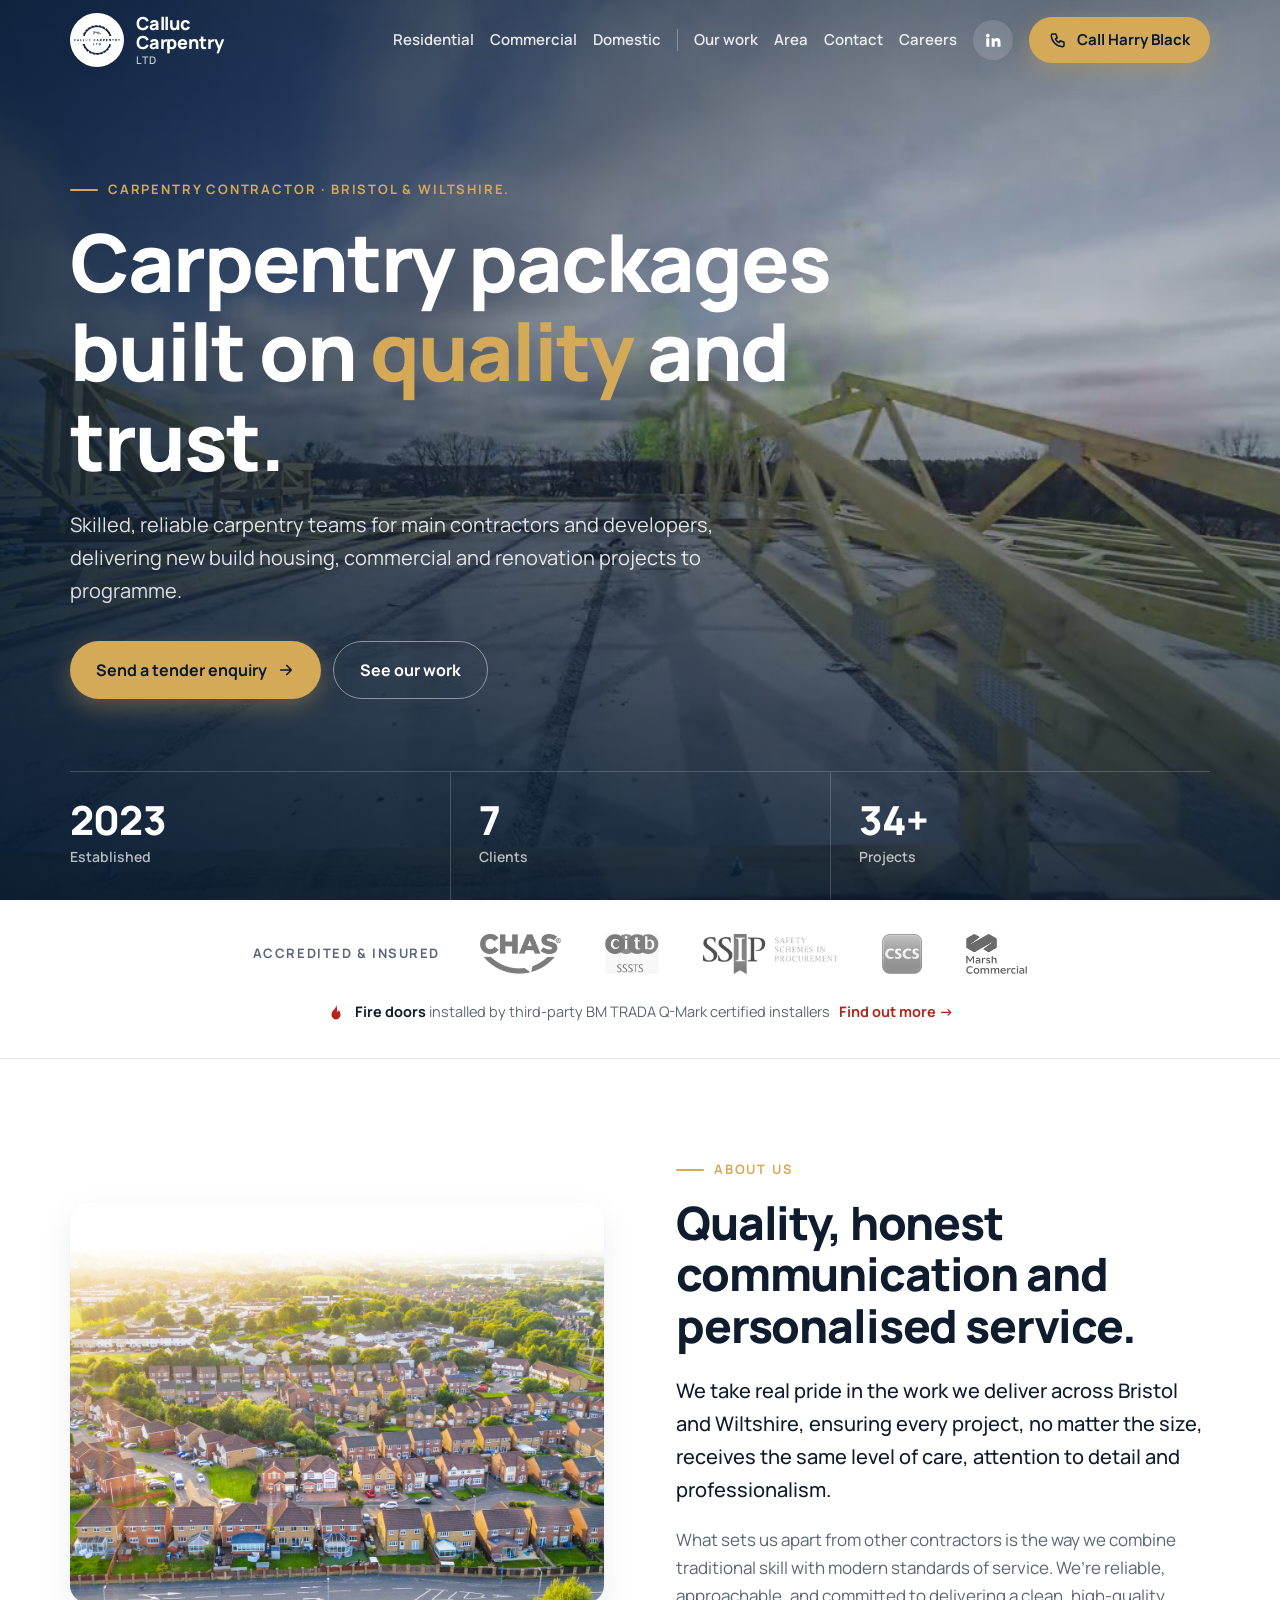
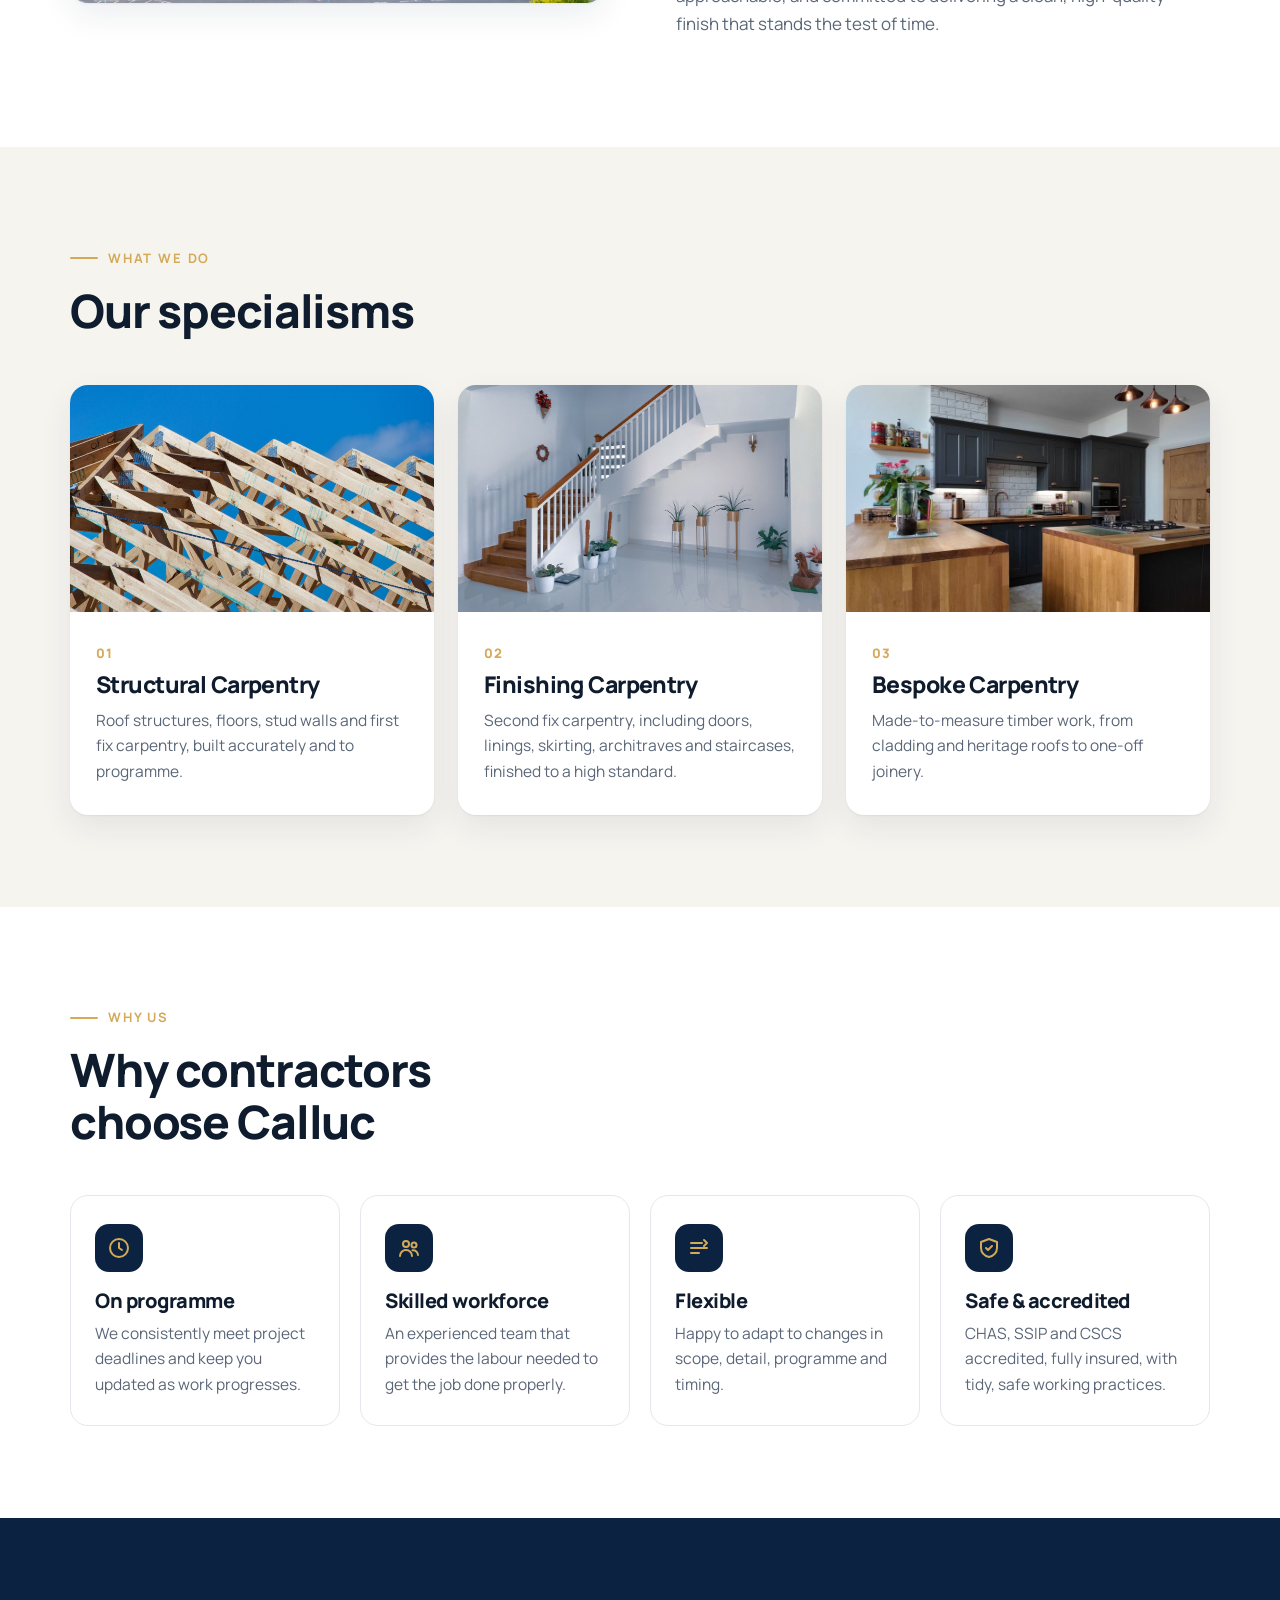
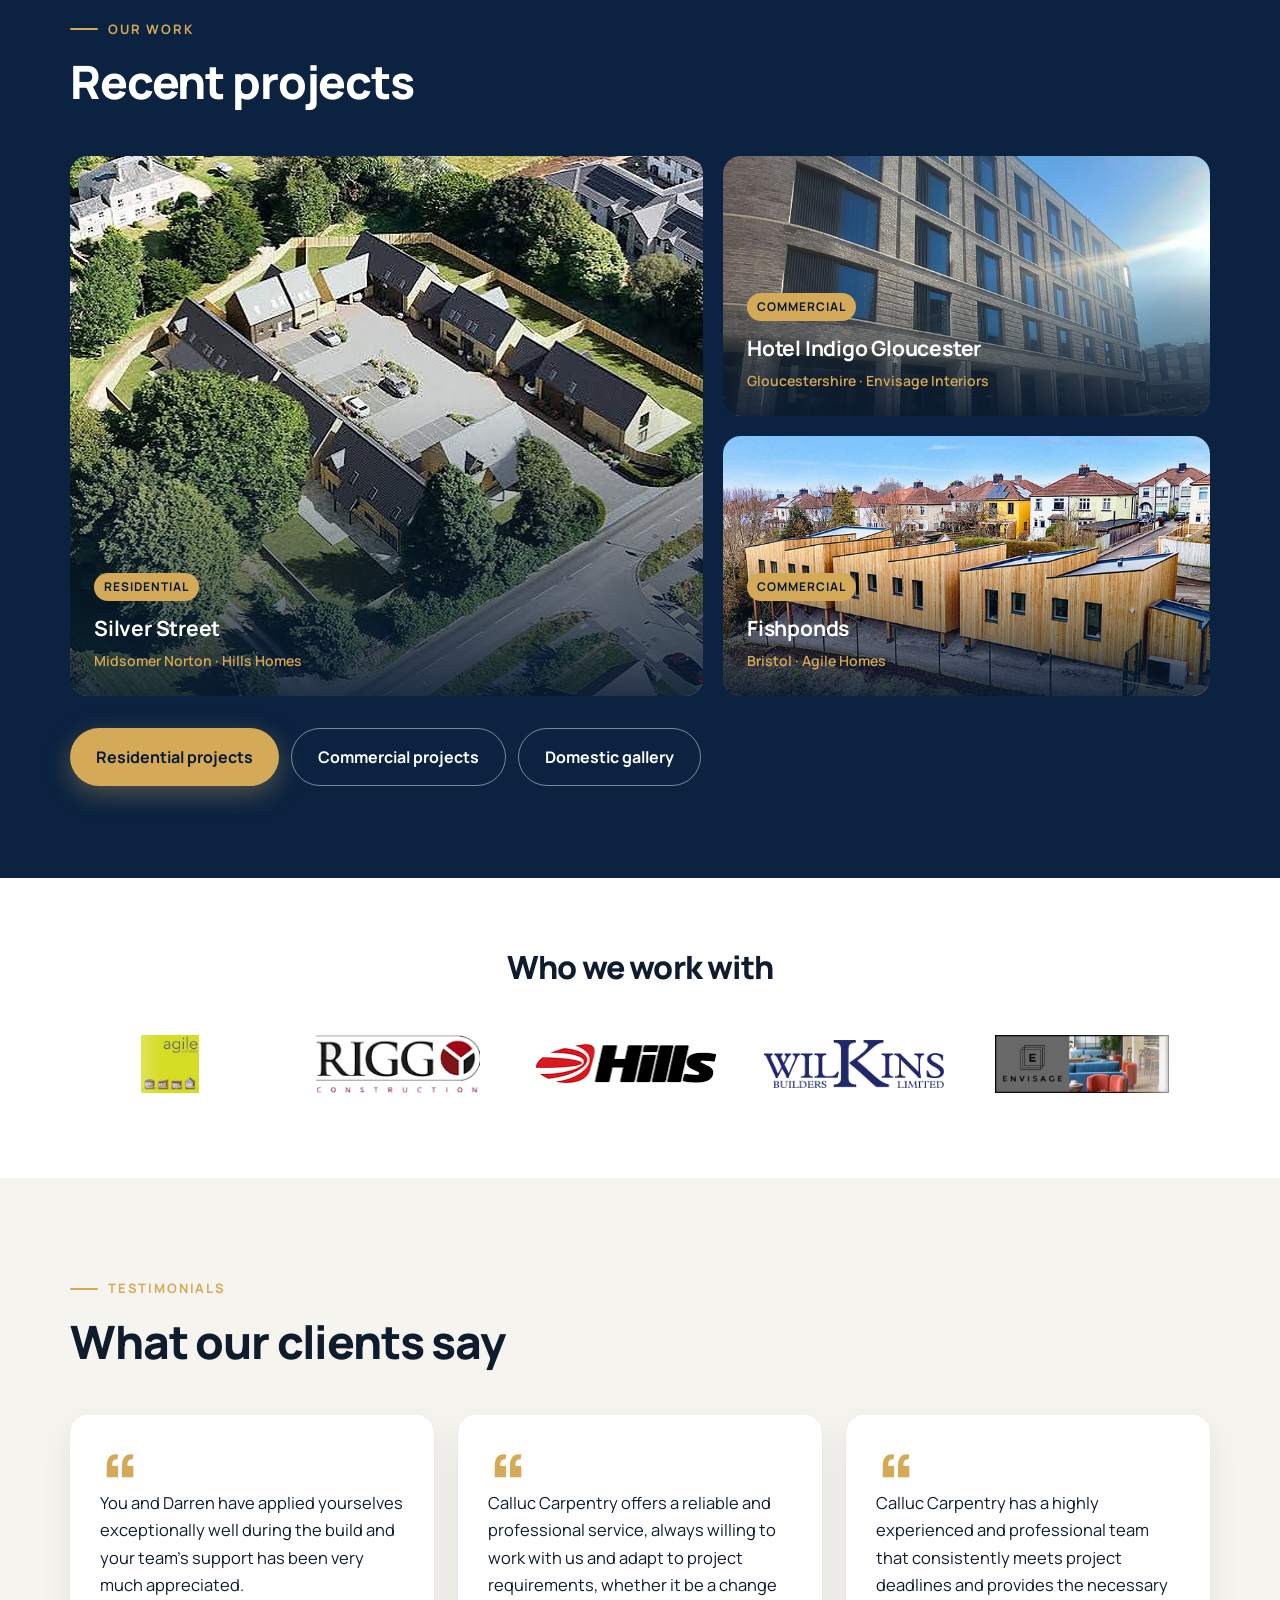
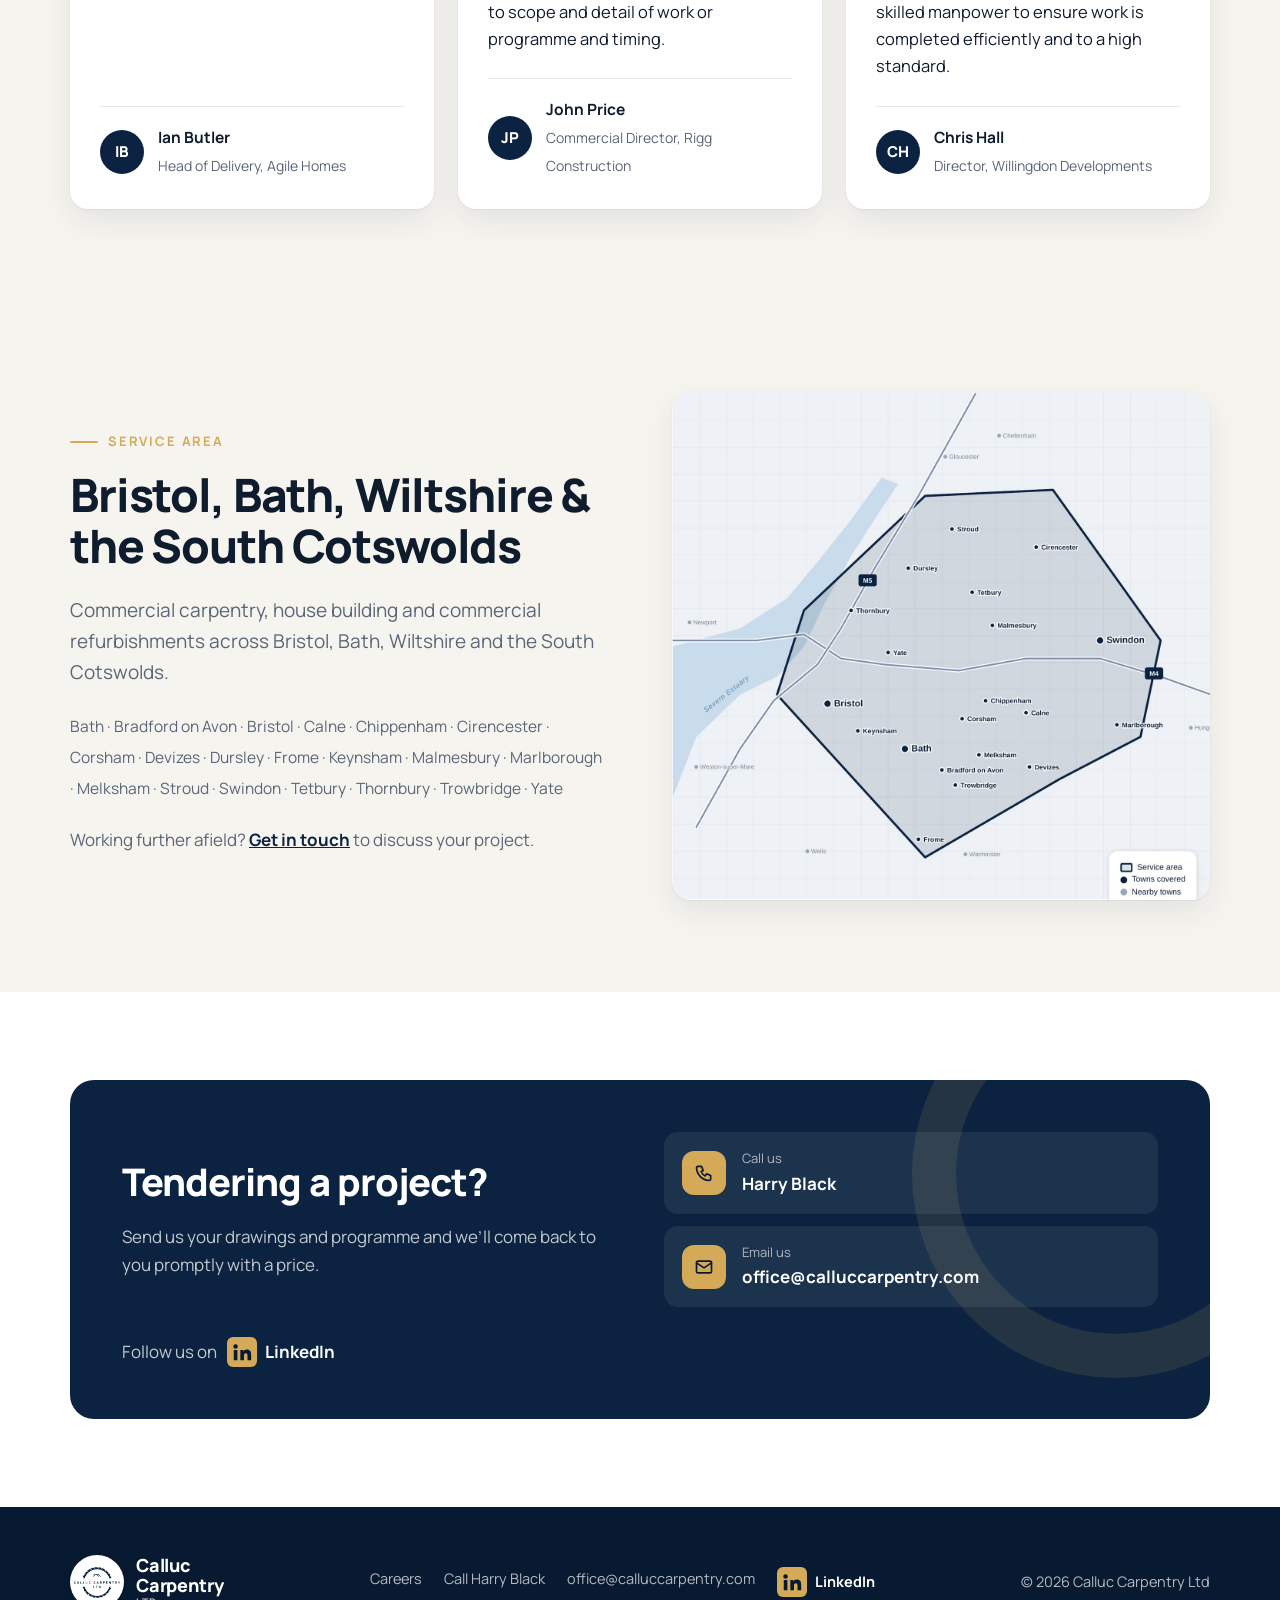
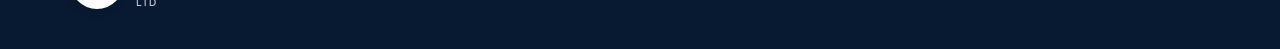
==== commit 8f7b6e40: "Draft: separate the two parts of the main heading for Google Co-Authored-By: Claude Opus 5.5 <norepl" ====
--- a/index.html
+++ b/index.html
@@ -102,7 +102,7 @@
         <source src="img/hero.mp4" type="video/mp4">
       </video>
       <div class="wrap">
-        <h1 class="h1-wrap"><span class="eyebrow">Carpentry contractor · Bristol &amp; Wiltshire</span><span class="h1-main">Carpentry packages built on <em>quality</em> and trust.</span></h1>
+        <h1 class="h1-wrap"><span class="eyebrow">Carpentry contractor · Bristol &amp; Wiltshire. </span><span class="h1-main">Carpentry packages built on <em>quality</em> and trust.</span></h1>
         <p>Skilled, reliable carpentry teams for main contractors and developers, delivering new build housing, commercial and renovation projects to programme.</p>
         <div class="hero-actions">
           <a class="btn btn-gold" href="mailto:office@calluccarpentry.com?subject=Tender%20enquiry">Send a tender enquiry
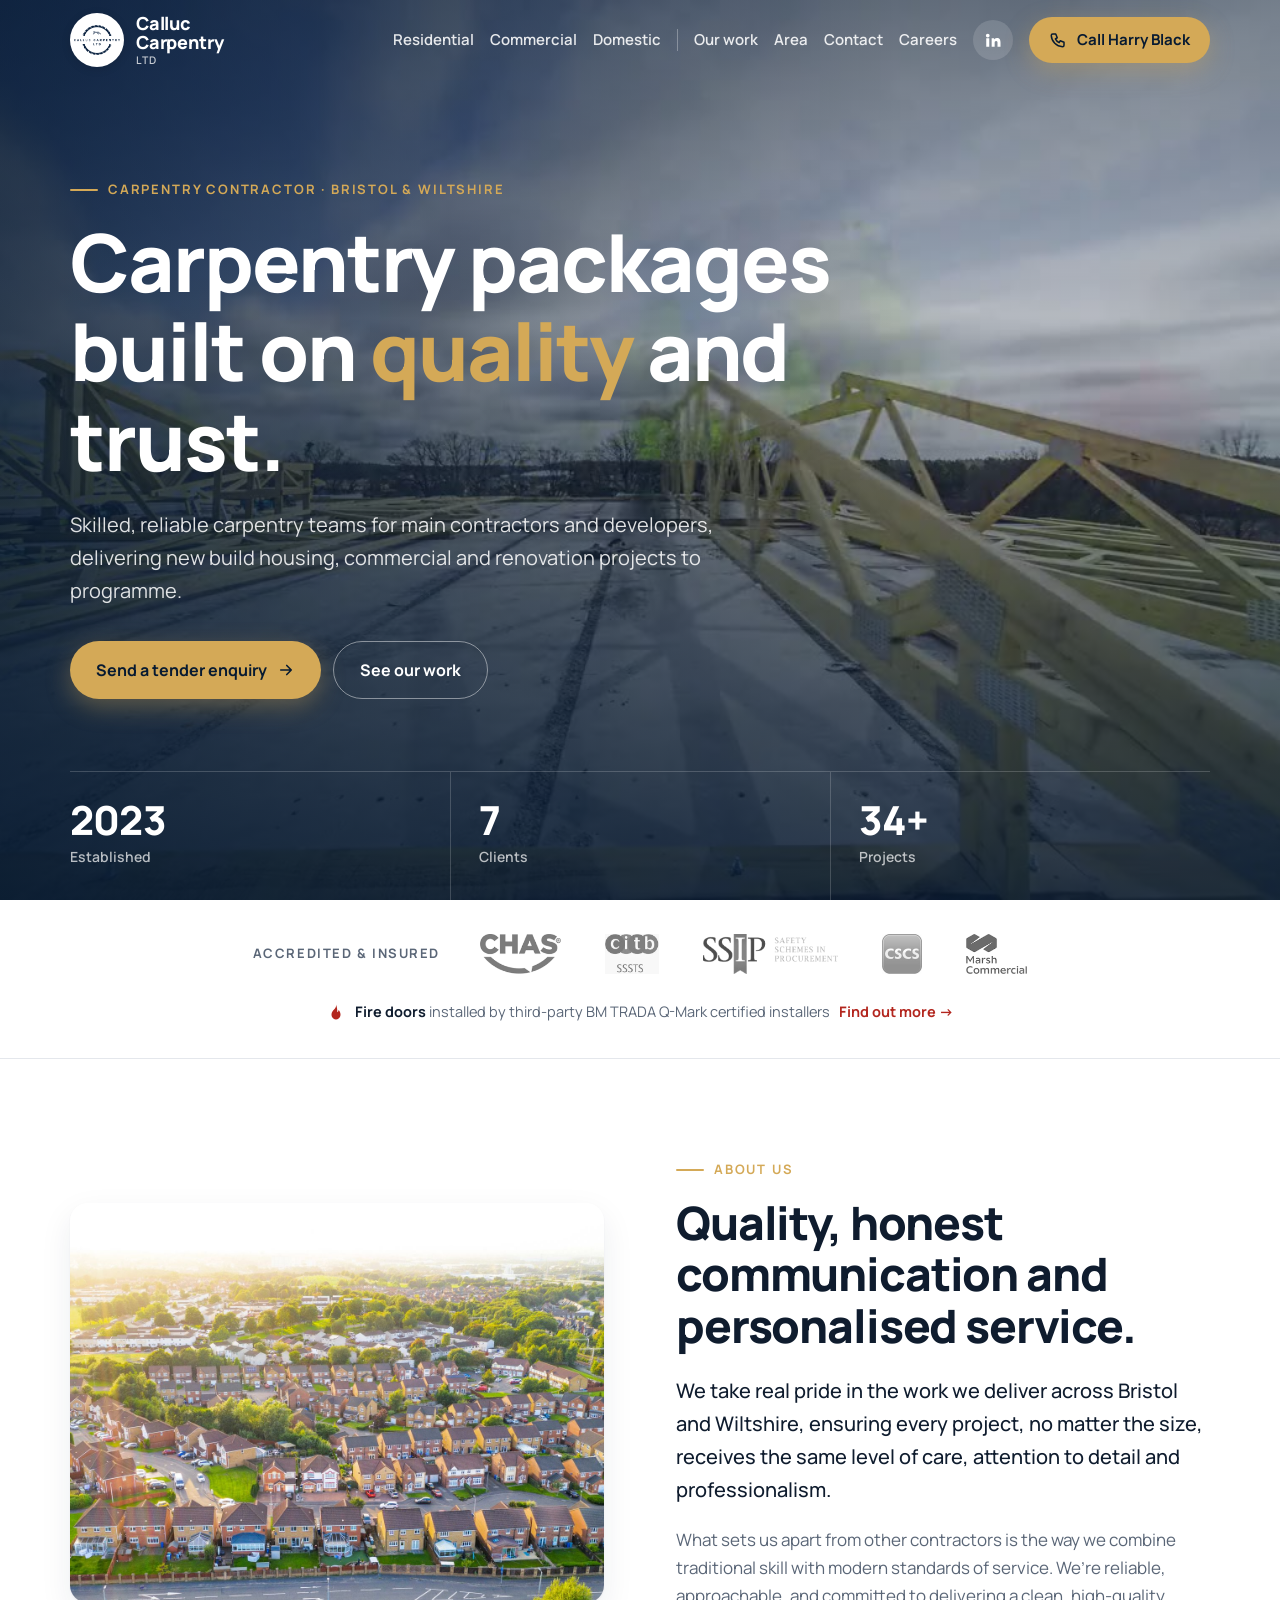
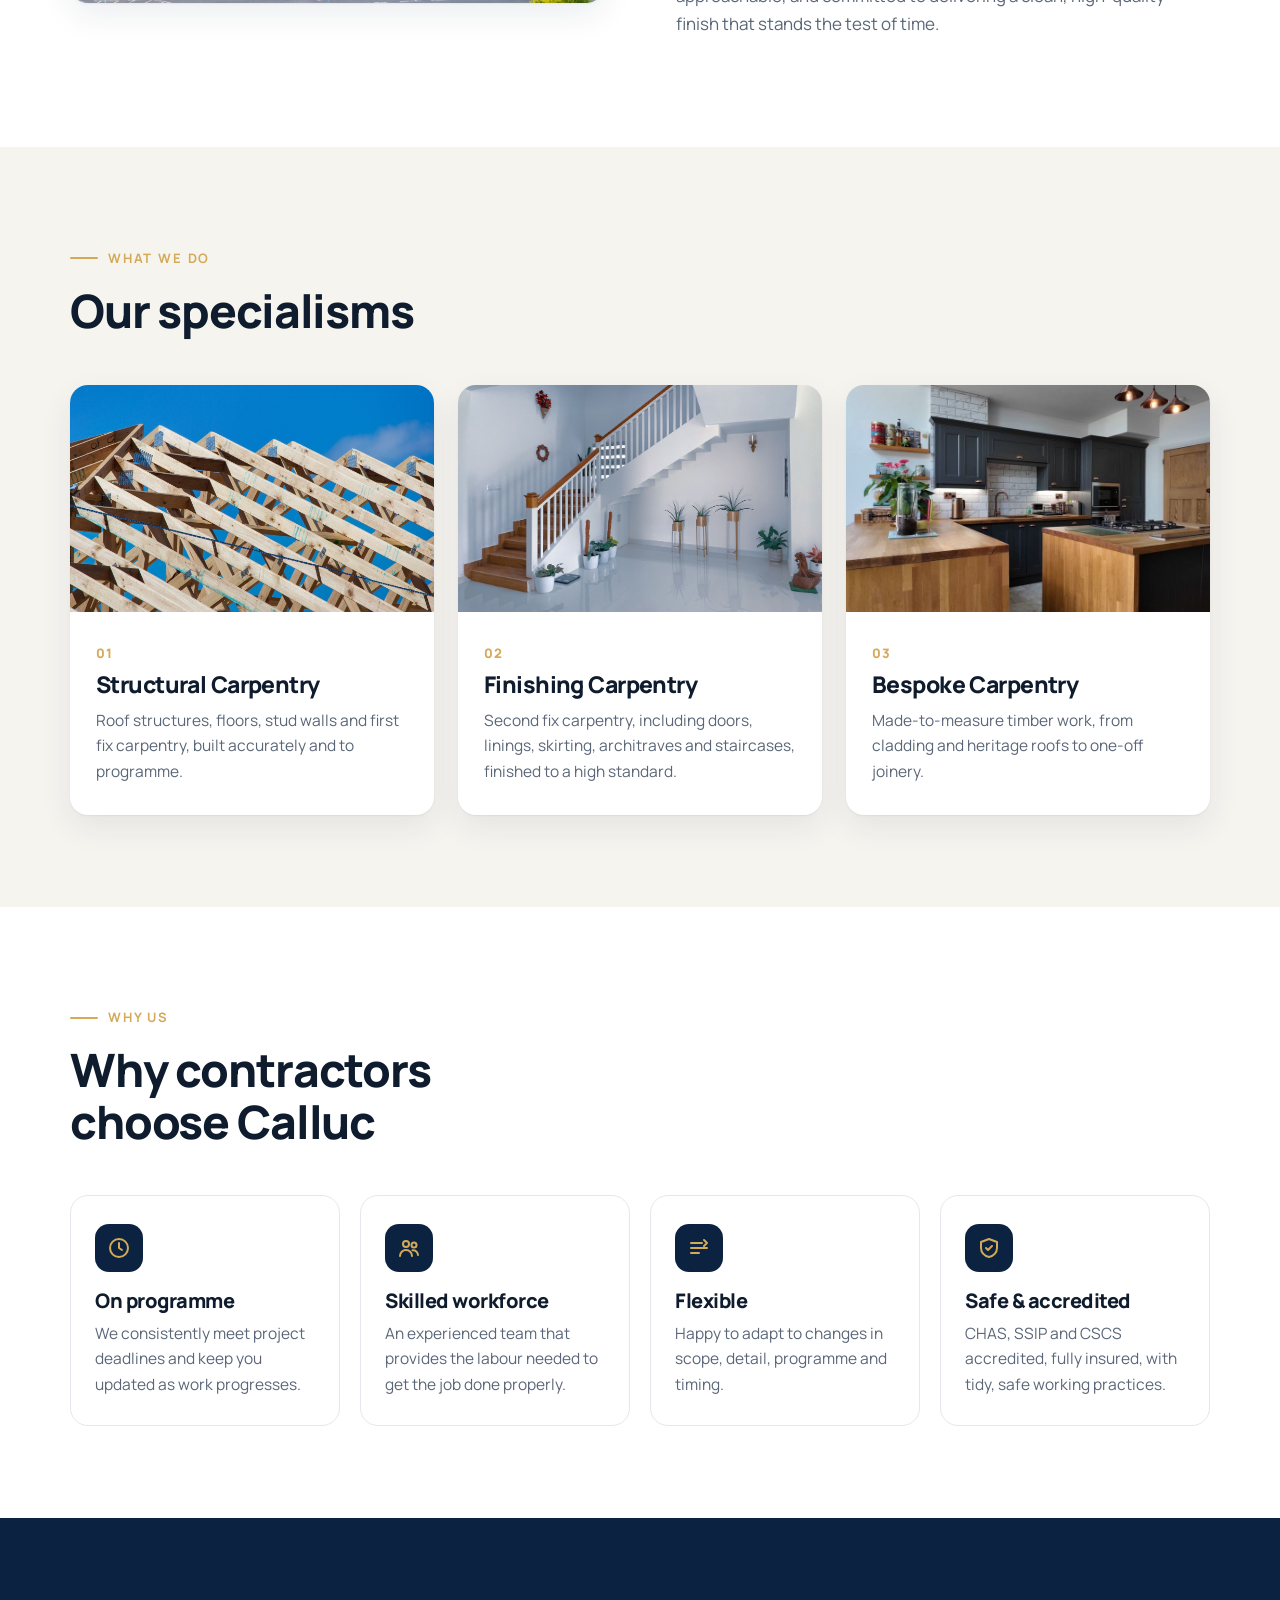
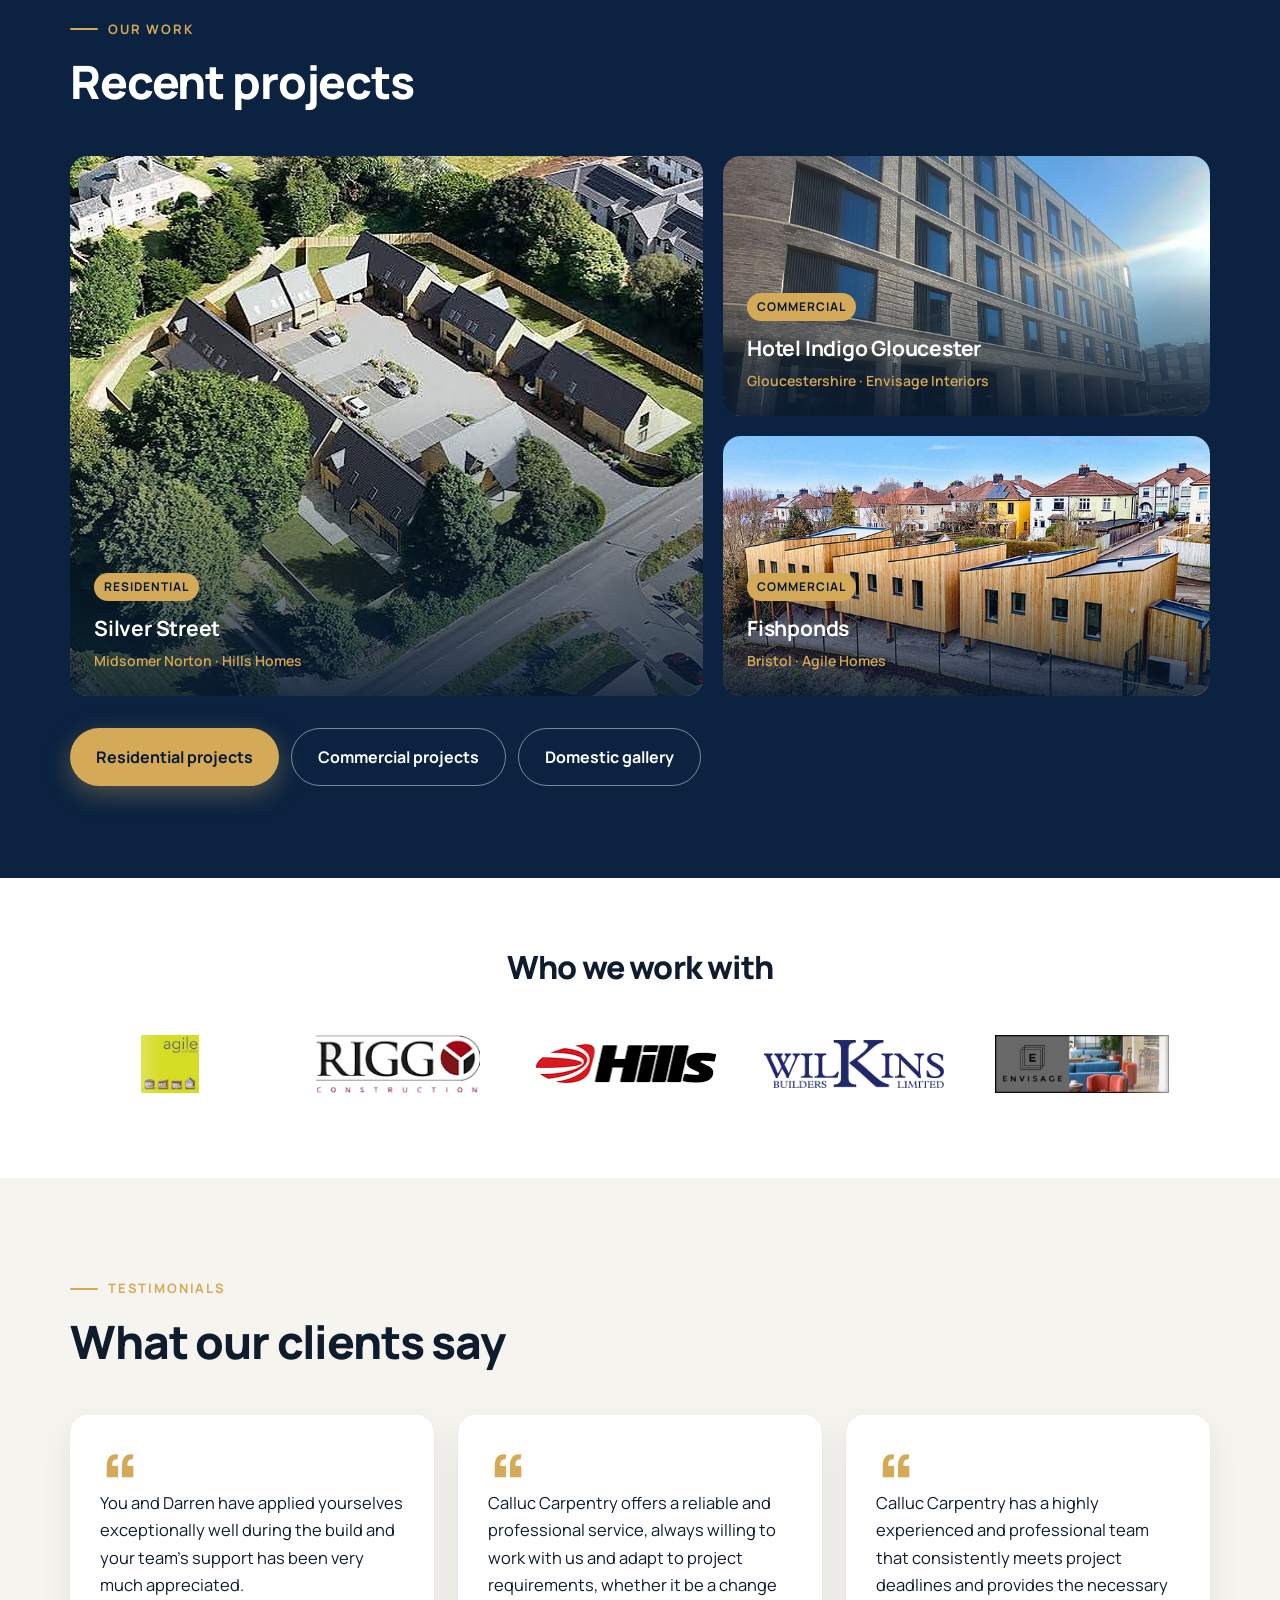
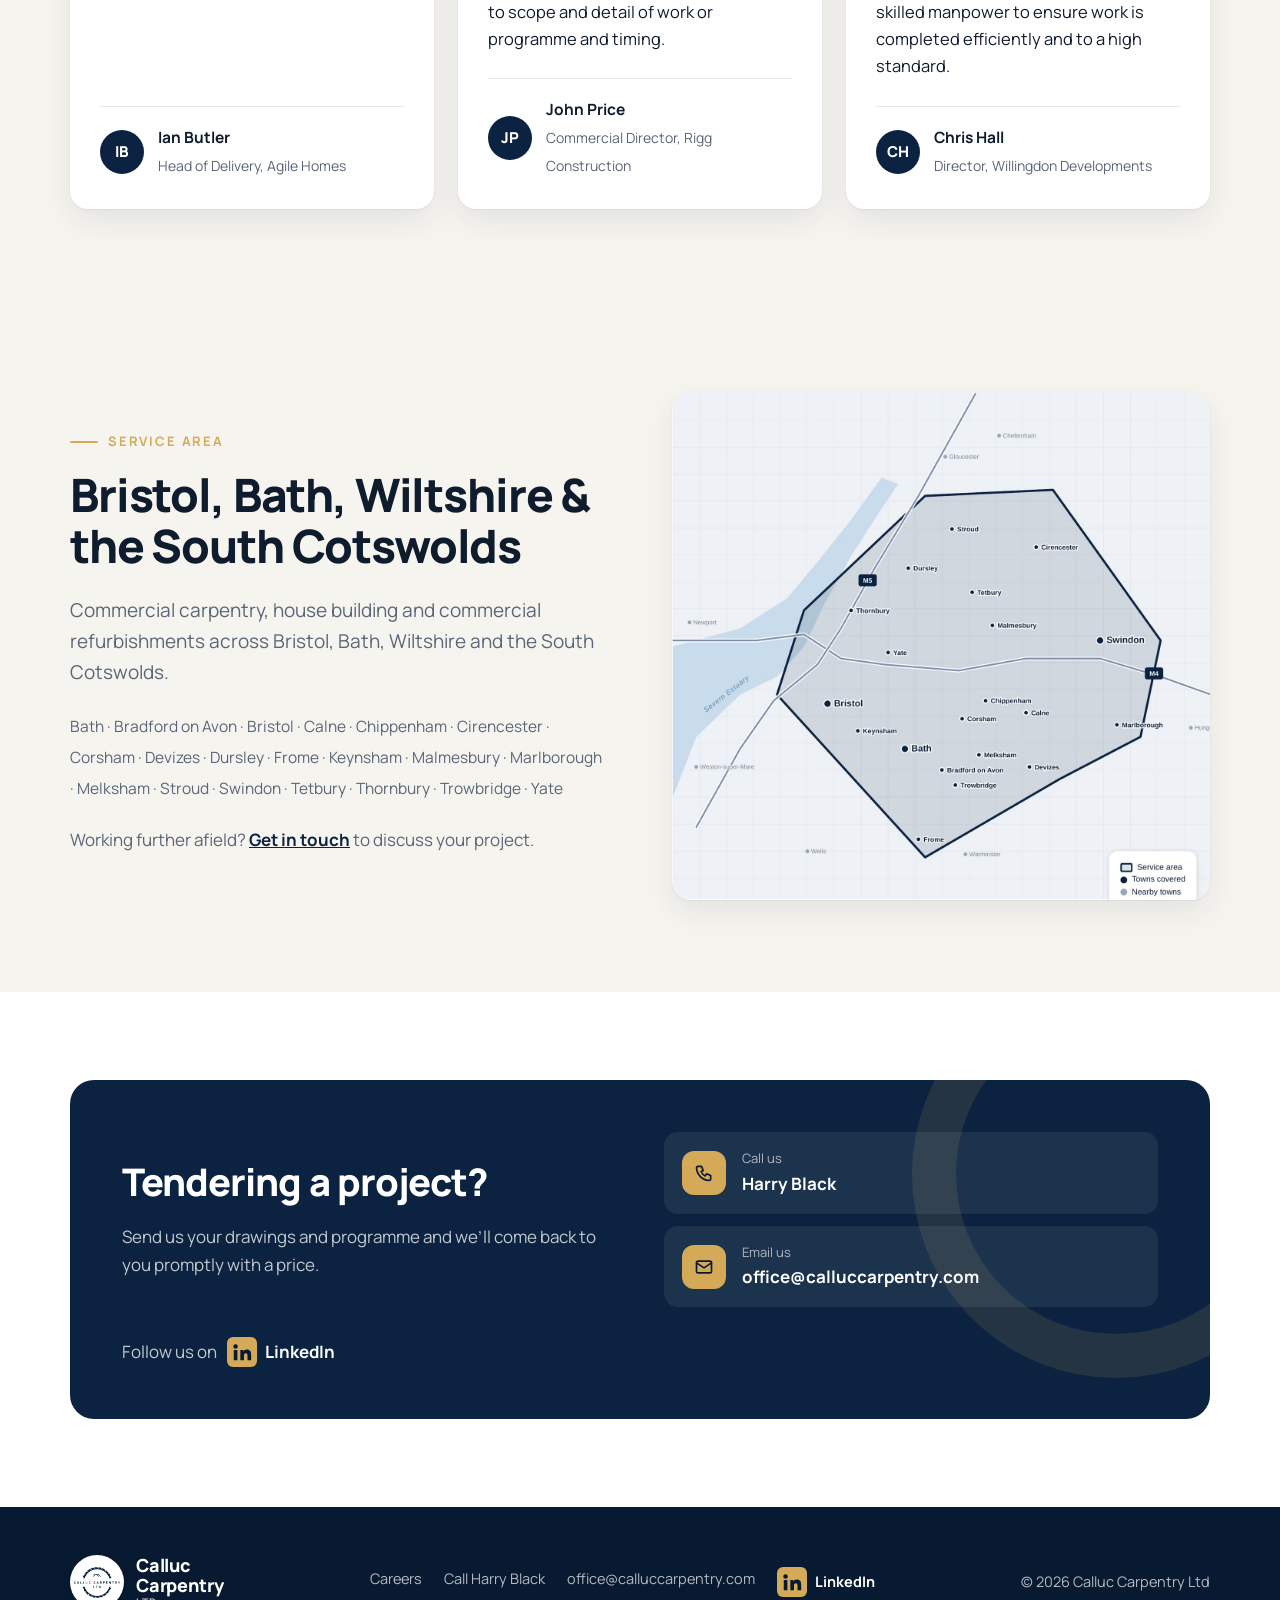
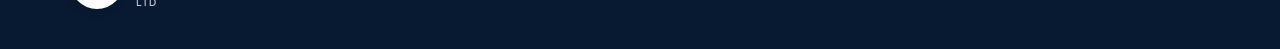
==== commit 4def4605: "Draft: keep the heading label unchanged (no full stop) Co-Authored-By: Claude Opus 5.5 <noreply@anth" ====
--- a/index.html
+++ b/index.html
@@ -102,7 +102,7 @@
         <source src="img/hero.mp4" type="video/mp4">
       </video>
       <div class="wrap">
-        <h1 class="h1-wrap"><span class="eyebrow">Carpentry contractor · Bristol &amp; Wiltshire. </span><span class="h1-main">Carpentry packages built on <em>quality</em> and trust.</span></h1>
+        <h1 class="h1-wrap"><span class="eyebrow">Carpentry contractor · Bristol &amp; Wiltshire </span><span class="h1-main">Carpentry packages built on <em>quality</em> and trust.</span></h1>
         <p>Skilled, reliable carpentry teams for main contractors and developers, delivering new build housing, commercial and renovation projects to programme.</p>
         <div class="hero-actions">
           <a class="btn btn-gold" href="mailto:office@calluccarpentry.com?subject=Tender%20enquiry">Send a tender enquiry
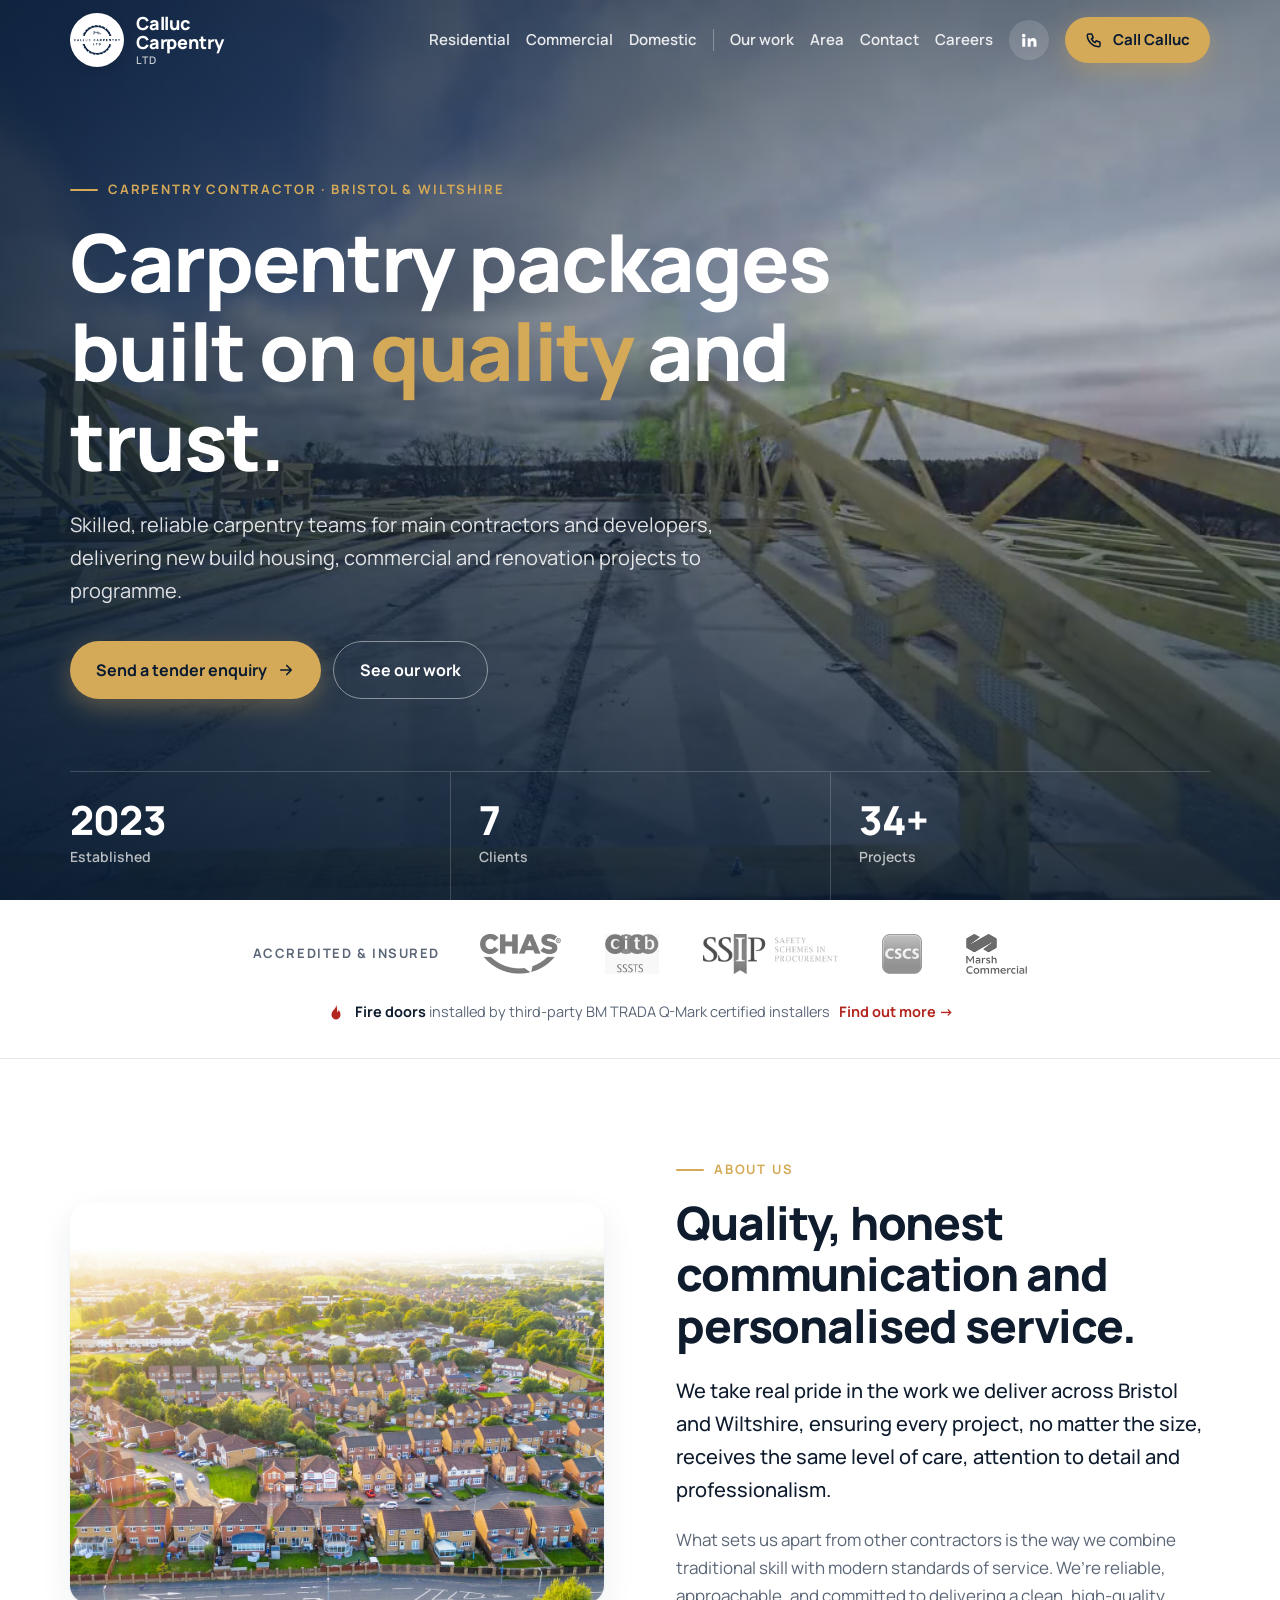
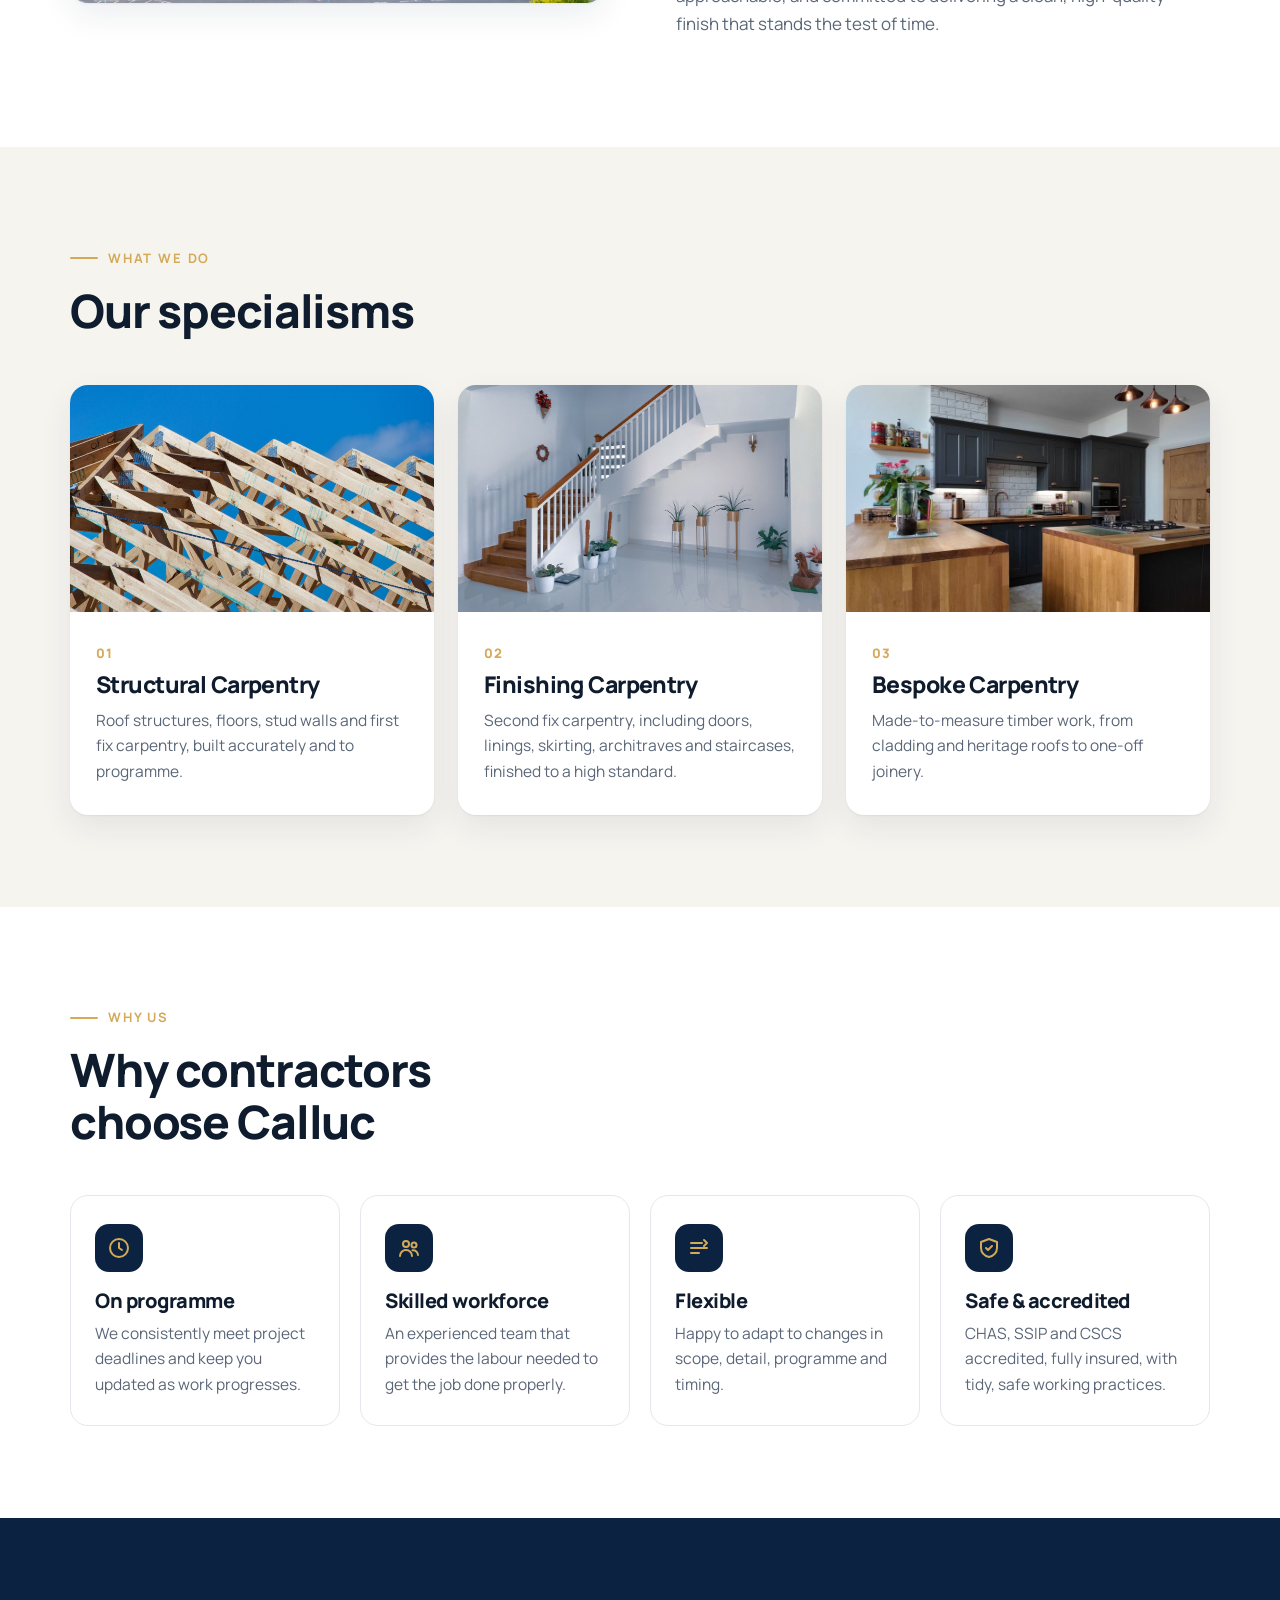
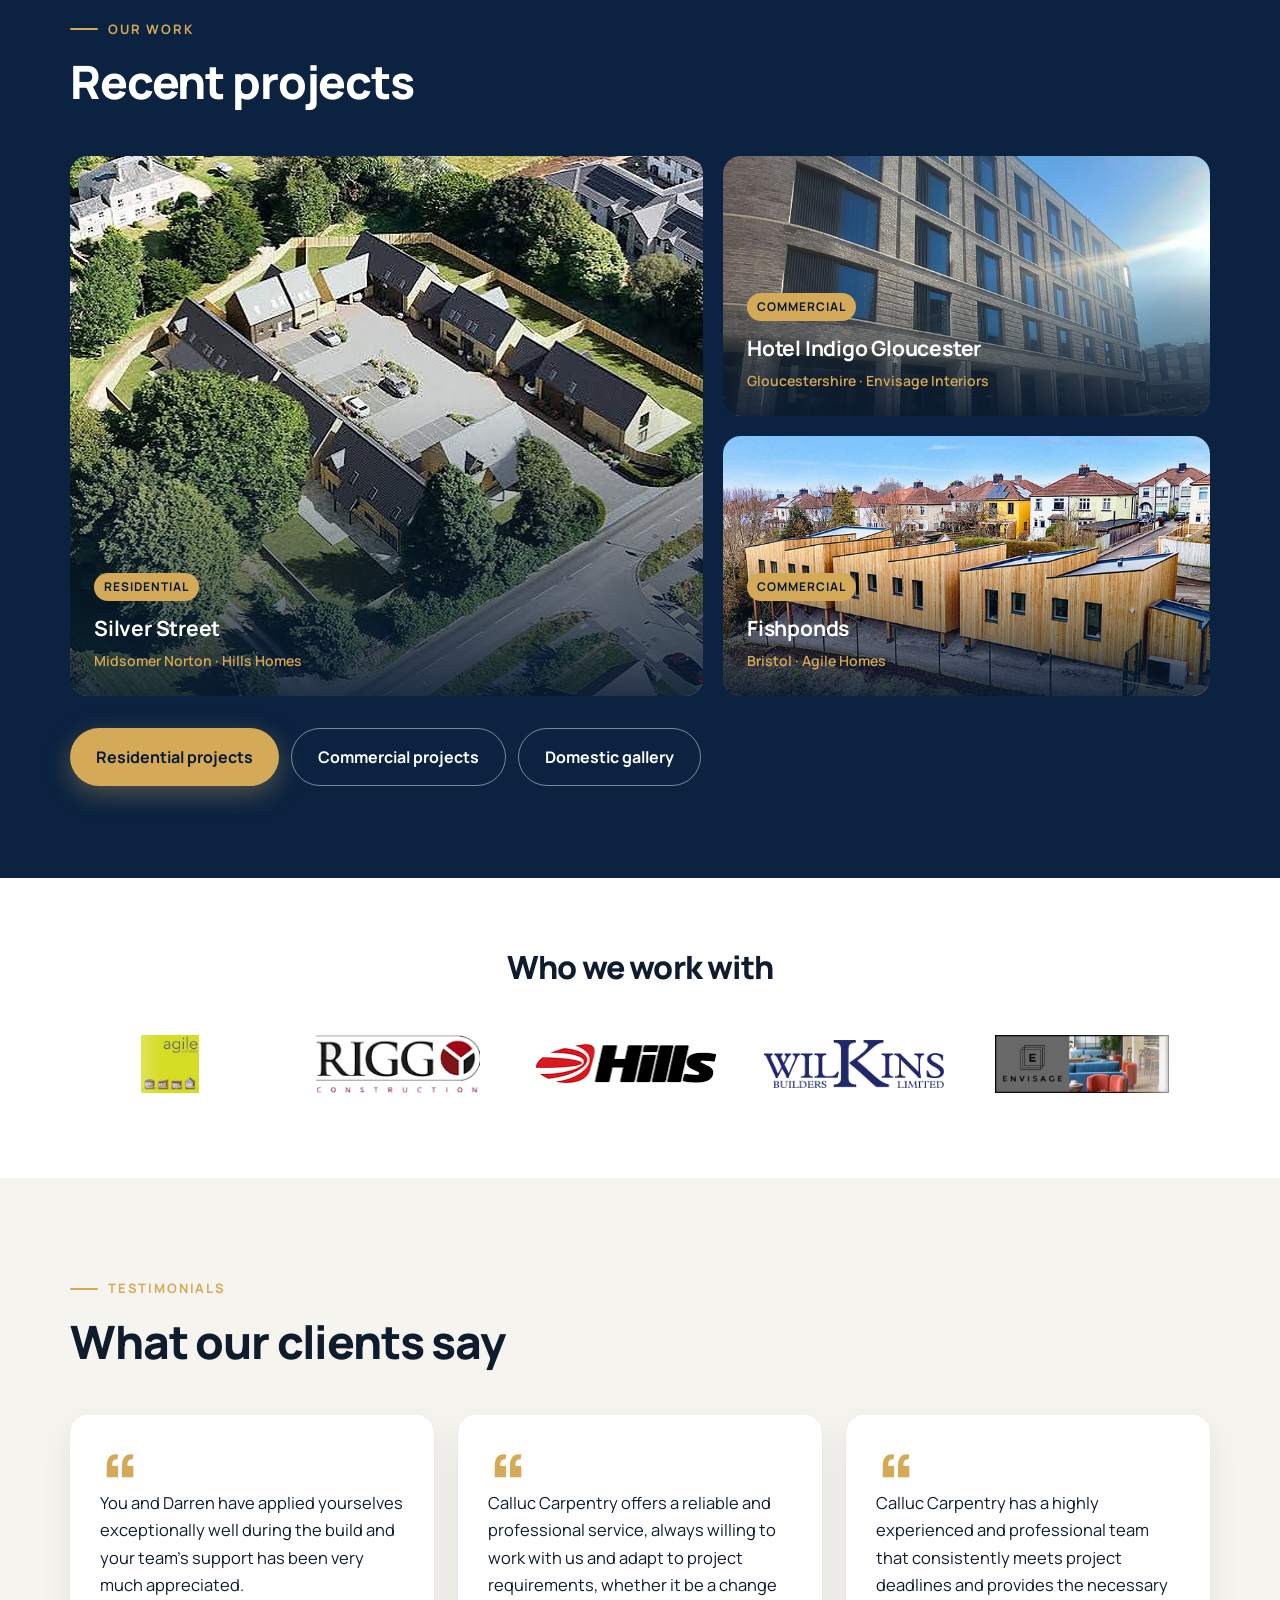
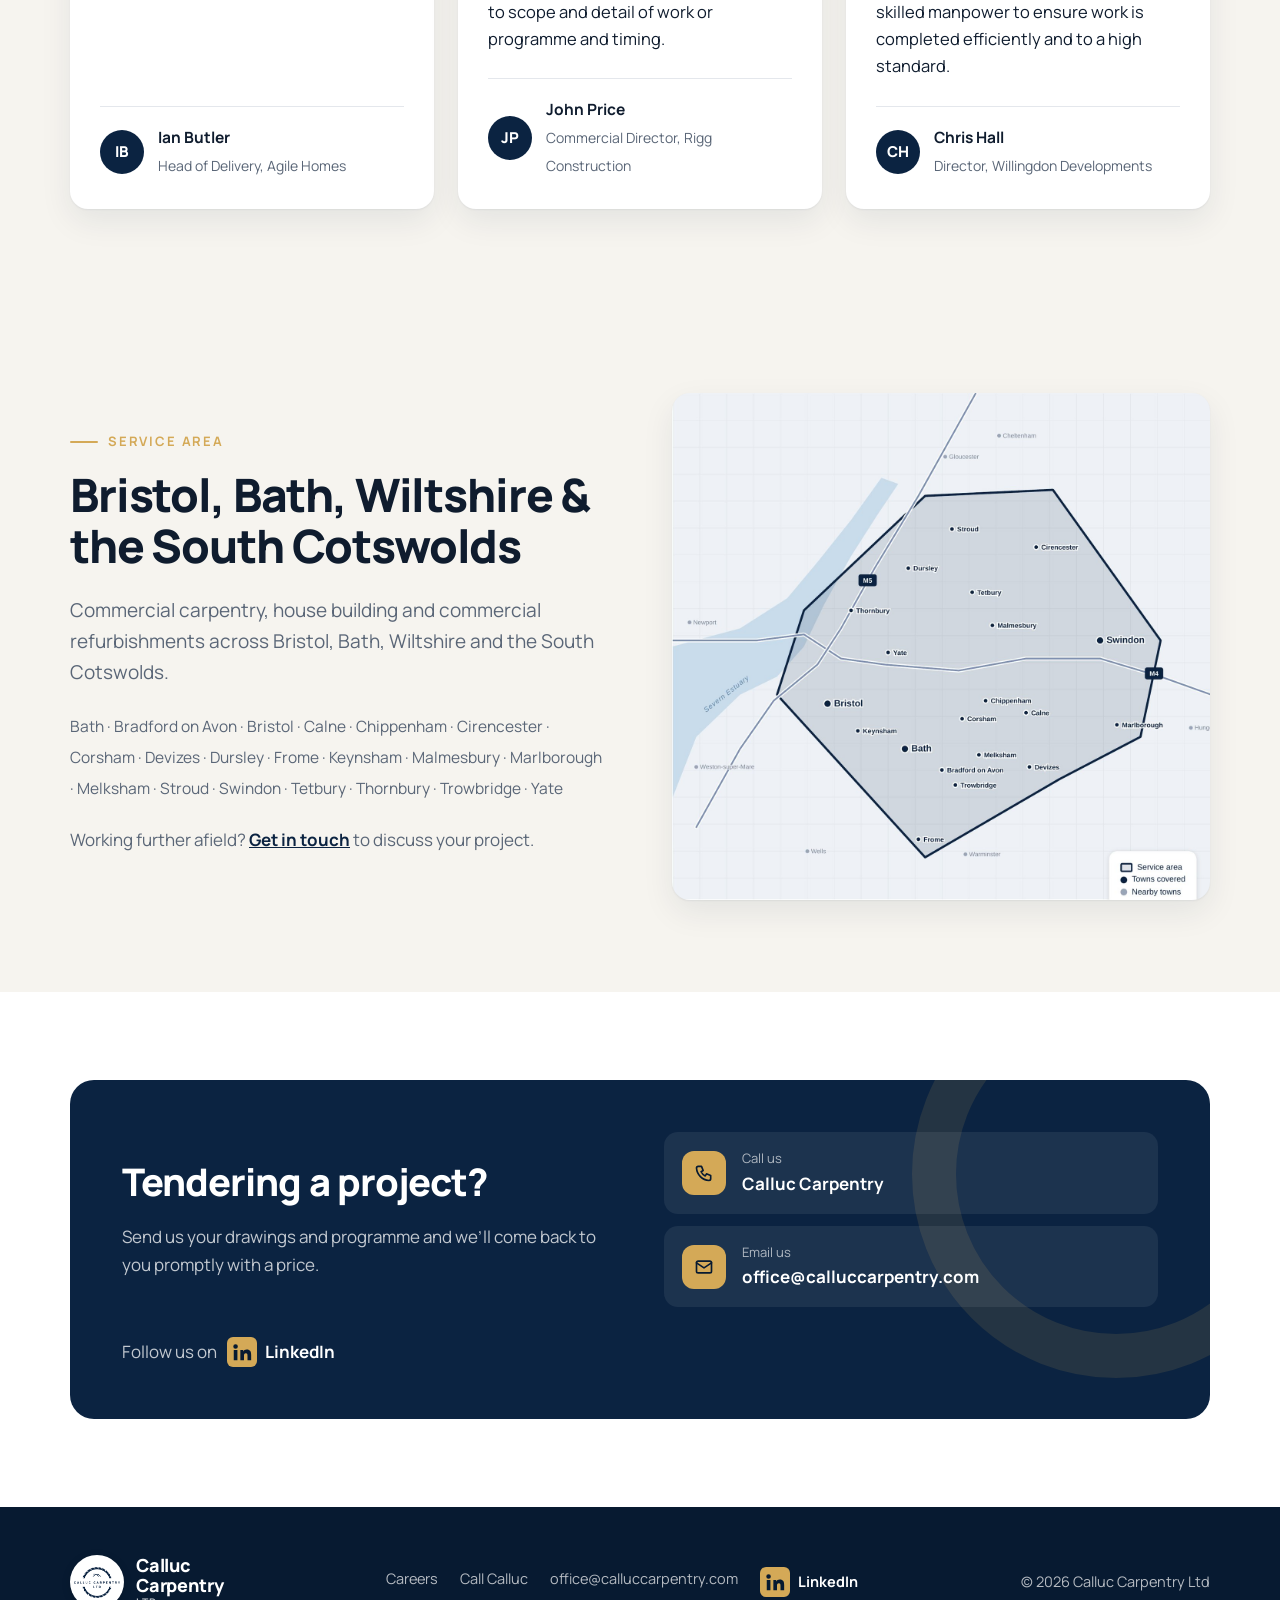
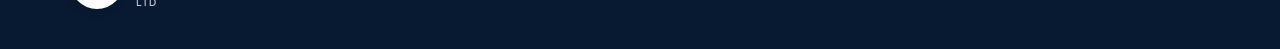
==== commit 6615ac49: "Draft: call buttons say 'Call Calluc' instead of Harry Black's name Not yet published; waiting for t" ====
--- a/index.html
+++ b/index.html
@@ -19,7 +19,7 @@
   <link rel="preconnect" href="https://fonts.gstatic.com" crossorigin>
   <link href="https://fonts.googleapis.com/css2?family=Manrope:wght@400;500;600;700;800&display=swap" rel="stylesheet">
   <link rel="preload" as="image" href="img/hero.jpg">
-  <link rel="stylesheet" href="site.css?v=20261114f">
+  <link rel="stylesheet" href="site.css?v=20261115j">
   <script type="application/ld+json">
 {
  "@context": "https://schema.org",
@@ -77,7 +77,7 @@
         <span class="brand-badge"><img src="img/logo.png" alt="Calluc Carpentry logo"></span>
         <span class="brand-name brand-stack">Calluc<br>Carpentry<small>Ltd</small></span>
       </a>
-      <a class="call-mini" href="tel:+447810303994" aria-label="Call Harry Black"><svg viewBox="0 0 24 24" fill="none" stroke="currentColor" stroke-width="2" stroke-linecap="round" stroke-linejoin="round"><path d="M5 4h4l2 5-2.5 1.5a11 11 0 0 0 5 5L15 13l5 2v4a2 2 0 0 1-2 2A16 16 0 0 1 3 6a2 2 0 0 1 2-2"/></svg></a>
+      <a class="call-mini" href="tel:+447810303994" aria-label="Call Calluc"><svg viewBox="0 0 24 24" fill="none" stroke="currentColor" stroke-width="2" stroke-linecap="round" stroke-linejoin="round"><path d="M5 4h4l2 5-2.5 1.5a11 11 0 0 0 5 5L15 13l5 2v4a2 2 0 0 1-2 2A16 16 0 0 1 3 6a2 2 0 0 1 2-2"/></svg></a>
       <button class="menu-btn" id="menuBtn" aria-label="Open menu" aria-expanded="false" aria-controls="nav">
         <svg width="26" height="26" viewBox="0 0 24 24" fill="none" stroke="currentColor" stroke-width="2" stroke-linecap="round"><path d="M4 7h16M4 12h16M4 17h16"/></svg>
       </button>
@@ -91,7 +91,7 @@
         <a class="link" href="#contact">Contact</a>
         <a class="link" href="careers.html">Careers</a>
         <a class="nav-social" href="https://www.linkedin.com/company/calluc-carpentry-ltd/" target="_blank" rel="noopener" aria-label="Calluc Carpentry on LinkedIn"><svg viewBox="0 0 24 24" fill="currentColor" aria-hidden="true"><path d="M4.98 3.5a2.5 2.5 0 1 1 0 5 2.5 2.5 0 0 1 0-5zM3 9.75h4V21H3V9.75zM9.5 9.75h3.8v1.6h.06c.53-.95 1.83-1.95 3.76-1.95 4.02 0 4.88 2.5 4.88 5.96V21h-4v-5.02c0-1.2-.02-2.74-1.76-2.74-1.76 0-2.03 1.3-2.03 2.65V21h-4V9.75z"/></svg><span>LinkedIn</span></a>
-        <a class="btn btn-gold" href="tel:+447810303994"><svg viewBox="0 0 24 24" fill="none" stroke="currentColor" stroke-width="2" stroke-linecap="round" stroke-linejoin="round"><path d="M5 4h4l2 5-2.5 1.5a11 11 0 0 0 5 5L15 13l5 2v4a2 2 0 0 1-2 2A16 16 0 0 1 3 6a2 2 0 0 1 2-2"/></svg>Call Harry Black</a>
+        <a class="btn btn-gold" href="tel:+447810303994"><svg viewBox="0 0 24 24" fill="none" stroke="currentColor" stroke-width="2" stroke-linecap="round" stroke-linejoin="round"><path d="M5 4h4l2 5-2.5 1.5a11 11 0 0 0 5 5L15 13l5 2v4a2 2 0 0 1-2 2A16 16 0 0 1 3 6a2 2 0 0 1 2-2"/></svg>Call Calluc</a>
       </nav>
     </div>
   </header>
@@ -263,7 +263,7 @@
           <h3>Tendering a project?</h3>
           <p>Send us your drawings and programme and we’ll come back to you promptly with a price.</p>
           <ul class="contact-list">
-            <li><a href="tel:+447810303994"><span class="ico"><svg viewBox="0 0 24 24" fill="none" stroke="currentColor" stroke-width="2" stroke-linecap="round" stroke-linejoin="round"><path d="M5 4h4l2 5-2.5 1.5a11 11 0 0 0 5 5L15 13l5 2v4a2 2 0 0 1-2 2A16 16 0 0 1 3 6a2 2 0 0 1 2-2"/></svg></span><span><small>Call us</small><b>Harry Black</b></span></a></li>
+            <li><a href="tel:+447810303994"><span class="ico"><svg viewBox="0 0 24 24" fill="none" stroke="currentColor" stroke-width="2" stroke-linecap="round" stroke-linejoin="round"><path d="M5 4h4l2 5-2.5 1.5a11 11 0 0 0 5 5L15 13l5 2v4a2 2 0 0 1-2 2A16 16 0 0 1 3 6a2 2 0 0 1 2-2"/></svg></span><span><small>Call us</small><b>Calluc Carpentry</b></span></a></li>
             <li><a href="mailto:office@calluccarpentry.com?subject=Tender%20enquiry"><span class="ico"><svg viewBox="0 0 24 24" fill="none" stroke="currentColor" stroke-width="2" stroke-linecap="round" stroke-linejoin="round"><rect x="3" y="5" width="18" height="14" rx="2"/><path d="m3 7 9 6 9-6"/></svg></span><span><small>Email us</small><b>office@calluccarpentry.com</b></span></a></li>
           </ul>
           <p class="follow">Follow us on <a class="social" href="https://www.linkedin.com/company/calluc-carpentry-ltd/" target="_blank" rel="noopener" aria-label="Calluc Carpentry on LinkedIn"><svg viewBox="0 0 24 24" fill="currentColor" aria-hidden="true"><path d="M4.98 3.5a2.5 2.5 0 1 1 0 5 2.5 2.5 0 0 1 0-5zM3 9.75h4V21H3V9.75zM9.5 9.75h3.8v1.6h.06c.53-.95 1.83-1.95 3.76-1.95 4.02 0 4.88 2.5 4.88 5.96V21h-4v-5.02c0-1.2-.02-2.74-1.76-2.74-1.76 0-2.03 1.3-2.03 2.65V21h-4V9.75z"/></svg><span>LinkedIn</span></a></p>
@@ -277,7 +277,7 @@
       <a class="brand" href="#top"><span class="brand-badge"><img src="img/logo.png" alt="Calluc Carpentry logo"></span><span class="brand-name brand-stack">Calluc<br>Carpentry<small>Ltd</small></span></a>
       <div class="foot-links">
         <a href="careers.html">Careers</a>
-        <a href="tel:+447810303994">Call Harry Black</a>
+        <a href="tel:+447810303994">Call Calluc</a>
         <a href="mailto:office@calluccarpentry.com">office@calluccarpentry.com</a>
         <a class="social" href="https://www.linkedin.com/company/calluc-carpentry-ltd/" target="_blank" rel="noopener" aria-label="Calluc Carpentry on LinkedIn"><svg viewBox="0 0 24 24" fill="currentColor" aria-hidden="true"><path d="M4.98 3.5a2.5 2.5 0 1 1 0 5 2.5 2.5 0 0 1 0-5zM3 9.75h4V21H3V9.75zM9.5 9.75h3.8v1.6h.06c.53-.95 1.83-1.95 3.76-1.95 4.02 0 4.88 2.5 4.88 5.96V21h-4v-5.02c0-1.2-.02-2.74-1.76-2.74-1.76 0-2.03 1.3-2.03 2.65V21h-4V9.75z"/></svg><span>LinkedIn</span></a>
       </div>
@@ -286,10 +286,10 @@
   </footer>
 
   <div class="mobile-bar" id="mobileBar">
-    <a class="btn btn-gold" href="tel:+447810303994">Call Harry</a>
+    <a class="btn btn-gold" href="tel:+447810303994">Call Calluc</a>
     <a class="btn btn-navy" href="mailto:office@calluccarpentry.com?subject=Project%20enquiry">Email us</a>
   </div>
 
-  <script src="site.js?v=20261114f"></script>
+  <script src="site.js?v=20261115j"></script>
 </body>
 </html>
--- a/site.css
+++ b/site.css
@@ -420,3 +420,26 @@
 .hero h1.h1-wrap { display: contents; }
 .hero .h1-wrap .eyebrow { line-height: 1.65; }
 .hero .h1-wrap .h1-main { display: block; max-width: 15ch; margin: 0 0 22px; }
+
+/* Domestic gallery: extra photos behind a "Show more photos" button */
+.gextra { display: grid; grid-template-columns: repeat(6, 1fr); gap: 16px; margin-top: 16px; }
+.gextra[hidden] { display: none; }
+.gextra .gtile { grid-column: span 2; aspect-ratio: 4/3; border-radius: 16px; box-shadow: 0 1px 2px rgba(11,35,65,.06), 0 10px 26px rgba(11,35,65,.10); }
+.gextra .gtile:nth-child(5n+4), .gextra .gtile:nth-child(5n+5) { grid-column: span 3; aspect-ratio: 16/10; }
+.gmore { display: flex; justify-content: center; margin-top: 30px; }
+.gmore .btn { border: 0; cursor: pointer; font-family: inherit; }
+@media (max-width: 700px) { .gextra { grid-template-columns: 1fr 1fr; gap: 10px; margin-top: 10px; } .gextra .gtile, .gextra .gtile:nth-child(5n+4), .gextra .gtile:nth-child(5n+5) { grid-column: auto; aspect-ratio: 4/3; border-radius: 12px; } .gextra .gtile:last-child:nth-child(odd) { grid-column: 1 / -1; aspect-ratio: 16/9; } }
+
+/* Show-more gallery: first row of three, then rows of two */
+.gextra .gtile:nth-child(n) { grid-column: span 2; aspect-ratio: 4/3; }
+.gextra .gtile:nth-child(n+4) { grid-column: span 3; aspect-ratio: 16/10; }
+@media (max-width: 700px) { .gextra .gtile:nth-child(n) { grid-column: auto; aspect-ratio: 4/3; } .gextra .gtile:last-child:nth-child(odd) { grid-column: 1 / -1; aspect-ratio: 16/9; } }
+
+/* Project card with no photo yet */
+.pcard-noimg { display: flex; flex-direction: column; align-items: center; justify-content: center; gap: 10px; color: #8a96a8;
+  background: repeating-linear-gradient(135deg, #eef1f5 0 14px, #e6eaf0 14px 28px); border-bottom: 1px solid var(--line); }
+.pcard-noimg svg { width: 44px; height: 44px; }
+.pcard-noimg span { font-size: 13px; font-weight: 700; letter-spacing: .12em; text-transform: uppercase; }
+/* Show-more gallery: an odd photo left over on the last row fills the width */
+.gextra .gtile:nth-child(n+6) { grid-column: span 2; aspect-ratio: 4/3; }
+@media (max-width: 700px) { .gextra .gtile:nth-child(n+6) { grid-column: auto; } }
